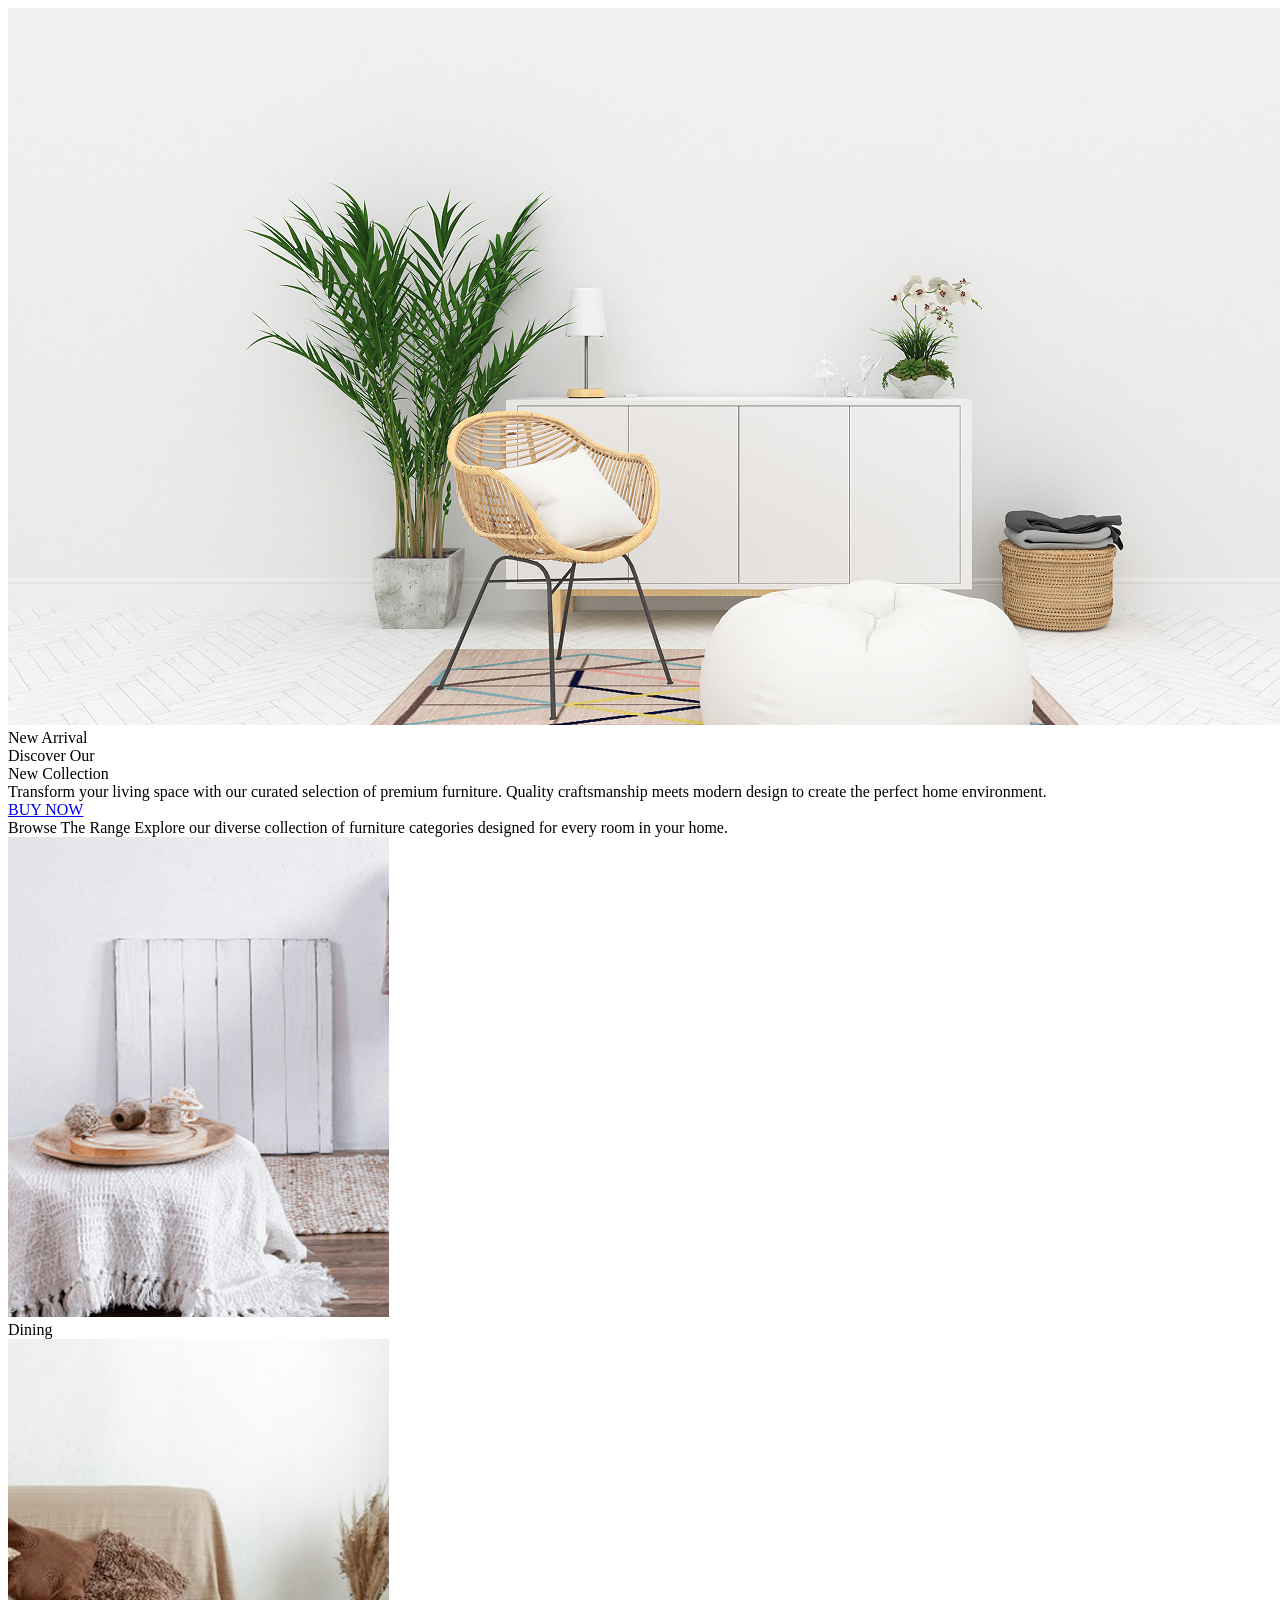
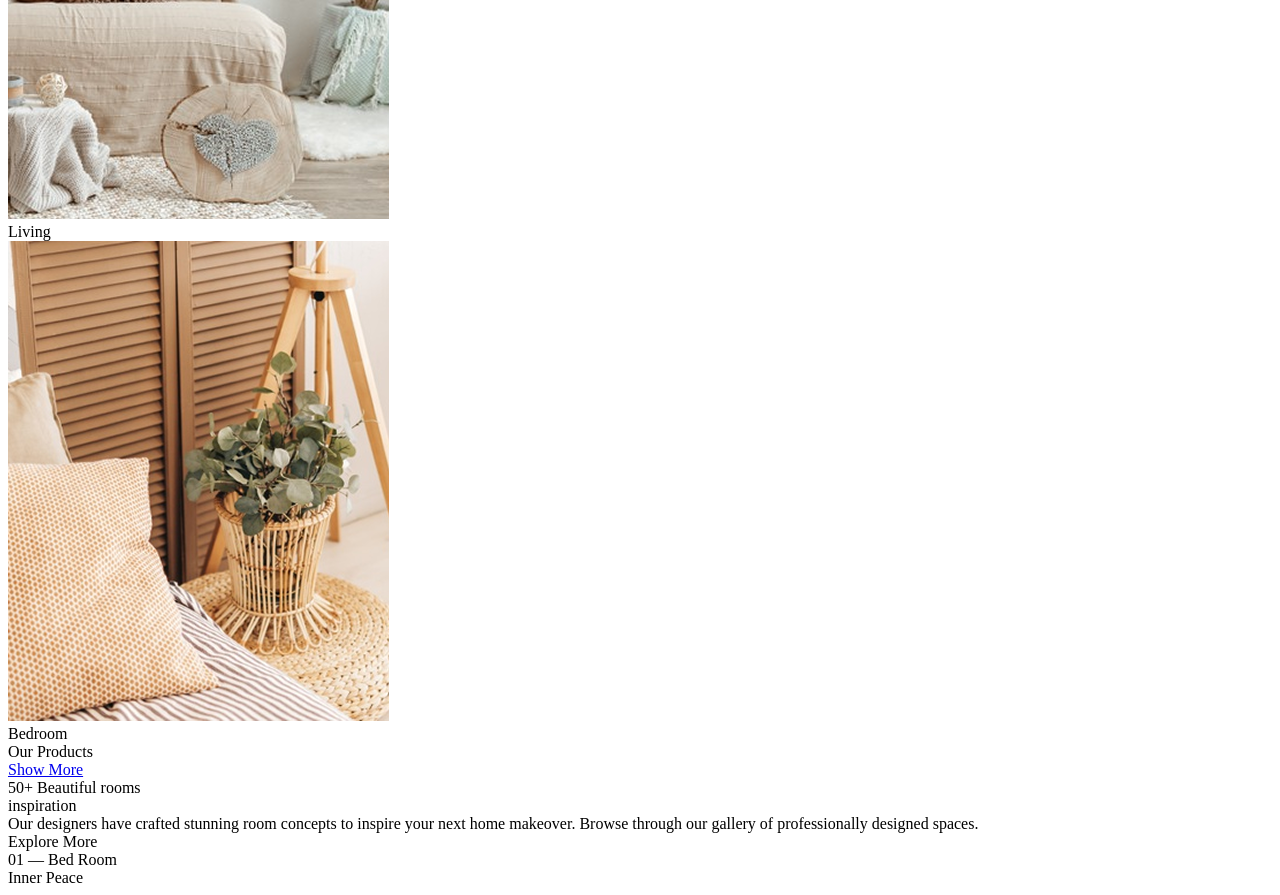
==== index.html @ c2bee180 "Refactor checkout initialization and global cart manager Checkout page now loads the header componen" ====
<!DOCTYPE html>
<html lang="en">
<head>
    <meta charset="UTF-8">
    <meta name="viewport" content="width=device-width, initial-scale=1.0">
    <title>Furniro - Premium Home Furniture</title>

    <!-- CSS Files -->
    <link rel="stylesheet" href="/201-project/css/layout/main.css">

    <!-- Header component styles -->
    <link rel="stylesheet" href="/201-project/css/layout/header.css">
    <link rel="stylesheet" href="/201-project/css/components/header/search.css">
    <link rel="stylesheet" href="/201-project/css/components/header/cart-wishlist.css">

    <link rel="stylesheet" href="/201-project/css/pages/home/hero.css">
    <link rel="stylesheet" href="/201-project/css/pages/home/browse-range.css">
    <link rel="stylesheet" href="/201-project/css/core/products.css">
    <link rel="stylesheet" href="/201-project/css/core/pop-up.css">
    <link rel="stylesheet" href="/201-project/css/core/toast.css">
    <link rel="stylesheet" href="/201-project/css/pages/home/carousel.css">
    <link rel="stylesheet" href="/201-project/css/layout/footer.css">

    <!-- Google Fonts -->
    <link href="https://fonts.googleapis.com/css2?family=Poppins:wght@400;500;600;700&family=Montserrat:wght@700&display=swap"
            rel="stylesheet">
</head>
<body>

<!-- HEADER PLACEHOLDER - Dynamically Loaded -->
<div id="header-placeholder"></div>

<!-- HERO SECTION -->
<section class="hero">
    <div class="hero-background">
        <img src="images/hero.png" alt="Modern Living Room">
    </div>
    <div class="hero-card">
        <span class="hero-subtitle">New Arrival</span>
        <div class="hero-title-wrapper">
            <span class="hero-title">Discover Our<br>New Collection</span>
        </div>
        <div class="hero-text-wrapper">
            <span class="hero-text">Transform your living space with our curated selection of premium furniture. Quality craftsmanship meets modern design to create the perfect home environment.</span>
        </div>
        <a href="#products" class="btn-primary">
            <span class="btn-primary-text">BUY NOW</span>
        </a>
    </div>
</section>

<!-- BROWSE THE RANGE -->
<section class="browse-range section-padding" id="browseRange">
    <div class="container">
        <div class="section-header">
            <span class="section-main-title">Browse The Range</span>
            <span class="section-subtitle">Explore our diverse collection of furniture categories designed for every room in your home.</span>
        </div>
        <div class="category-grid">
            <div class="category-card" data-category="dining">
                <div class="category-image-wrapper">
                    <img src="images/dining1.png" alt="Dining Room Furniture" class="category-image">
                </div>
                <span class="category-name">Dining</span>
            </div>
            <div class="category-card" data-category="living">
                <div class="category-image-wrapper">
                    <img src="images/living1.png" alt="Living Room Furniture" class="category-image">
                </div>
                <span class="category-name">Living</span>
            </div>
            <div class="category-card" data-category="bedroom">
                <div class="category-image-wrapper">
                    <img src="images/bedroom1.png" alt="Bedroom Furniture" class="category-image">
                </div>
                <span class="category-name">Bedroom</span>
            </div>
        </div>
    </div>
</section>

<!-- OUR PRODUCTS -->
<section class="products section-padding" id="products">
    <div class="container">
        <div class="products-title-wrapper">
            <span class="section-title">Our Products</span>
        </div>

        <!-- Product Grid - Dynamically Loaded -->
        <div class="product-grid">
            <!-- Products will be dynamically loaded here -->
        </div>

        <div class="show-more-container">
            <a href="#" class="btn-outline">
                <span class="showmore-span">Show More</span>
            </a>
        </div>
    </div>
</section>

<!-- INSPIRATIONS CAROUSEL -->
<section class="inspirations" id="inspirationsCarousel">
    <div class="inspirations-wrapper">
        <div class="inspiration-content">
            <div class="title">
                <span class="title-span">50+ Beautiful rooms<br>inspiration</span>
            </div>
            <div class="subtitle">
                <span class="subtitle-span">Our designers have crafted stunning room concepts to inspire your next home makeover. Browse through our gallery of professionally designed spaces.</span>
            </div>
            <div class="explore-more">
                <span class="exploremore-span">Explore More</span>
            </div>
        </div>

        <!-- Carousel Container -->
        <div class="carousel-container">
            <div class="carousel-track">
                <!-- Images will be dynamically inserted here by JS -->
            </div>

            <!-- Image Info Overlay -->
            <div class="image-info-overlay">
                <div class="info-category">
                    <span class="category-number" id="roomNumber">01</span>
                    <span class="category-name-text"> — </span>
                    <span class="category-name-text" id="roomType">Bed Room</span>
                </div>
                <div class="info-title">
                    <span class="innerpeace-span" id="roomName">Inner Peace</span>
                </div>
            </div>

            <!-- Navigation Buttons (使用图片背景) -->
            <div class="carousel-nav-btn prev-btn" id="prevBtn" aria-label="Previous slide"></div>
            <div class="carousel-nav-btn next-btn" id="nextBtn" aria-label="Next slide"></div>

            <!-- Indicators -->
            <div class="indicator" id="carouselIndicators">
                <!-- Indicators will be dynamically generated by JS -->
            </div>
        </div>
    </div>
</section>


<!-- FOOTER PLACEHOLDER - Dynamically Loaded -->
<div id="footer-placeholder"></div>

<!-- JavaScript Files -->
<!-- Core utilities -->
<script src="/201-project/js/component/component-loader.js"></script>
<script src="/201-project/js/core/page-utility.js"></script>
<script src="/201-project/js/core/toast.js"></script>
<script src="/201-project/js/core/navigation-state-manager.js"></script>

<!-- Index page specific -->
<script src="/201-project/js/pages/home/browse-range.js"></script>
<script src="/201-project/js/pages/home/carousel.js"></script>

<!-- Data layer -->
<script src="/201-project/js/core/product-data-loader.js"></script>
<script src="/201-project/js/pages/shop/product-filter.js"></script>
<script src="/201-project/js/core/product-repository.js"></script>

<!-- Header components -->
<script src="/201-project/js/core/navigate.js"></script>
<script src="/201-project/js/component/header/search.js"></script>
<script src="/201-project/js/component/header/cart-dropdown-renderer.js"></script>
<script src="/201-project/js/component/header/cart.js"></script>
<script src="/201-project/js/component/header/wishlist-dropdown-renderer.js"></script>
<script src="/201-project/js/component/header/wishlist.js"></script>

<!-- Product rendering -->
<script src="/201-project/js/core/pop-up.js"></script>
<script src="/201-project/js/core/product-card-renderer.js"></script>

<!-- Page managers -->
<script src="/201-project/js/manager/header-manager.js"></script>
<script src="/201-project/js/manager/home-manager.js"></script>

<!-- Main controller (initializes all page managers) -->
<script src="/201-project/js/manager/main.js"></script>
</body>
</html>
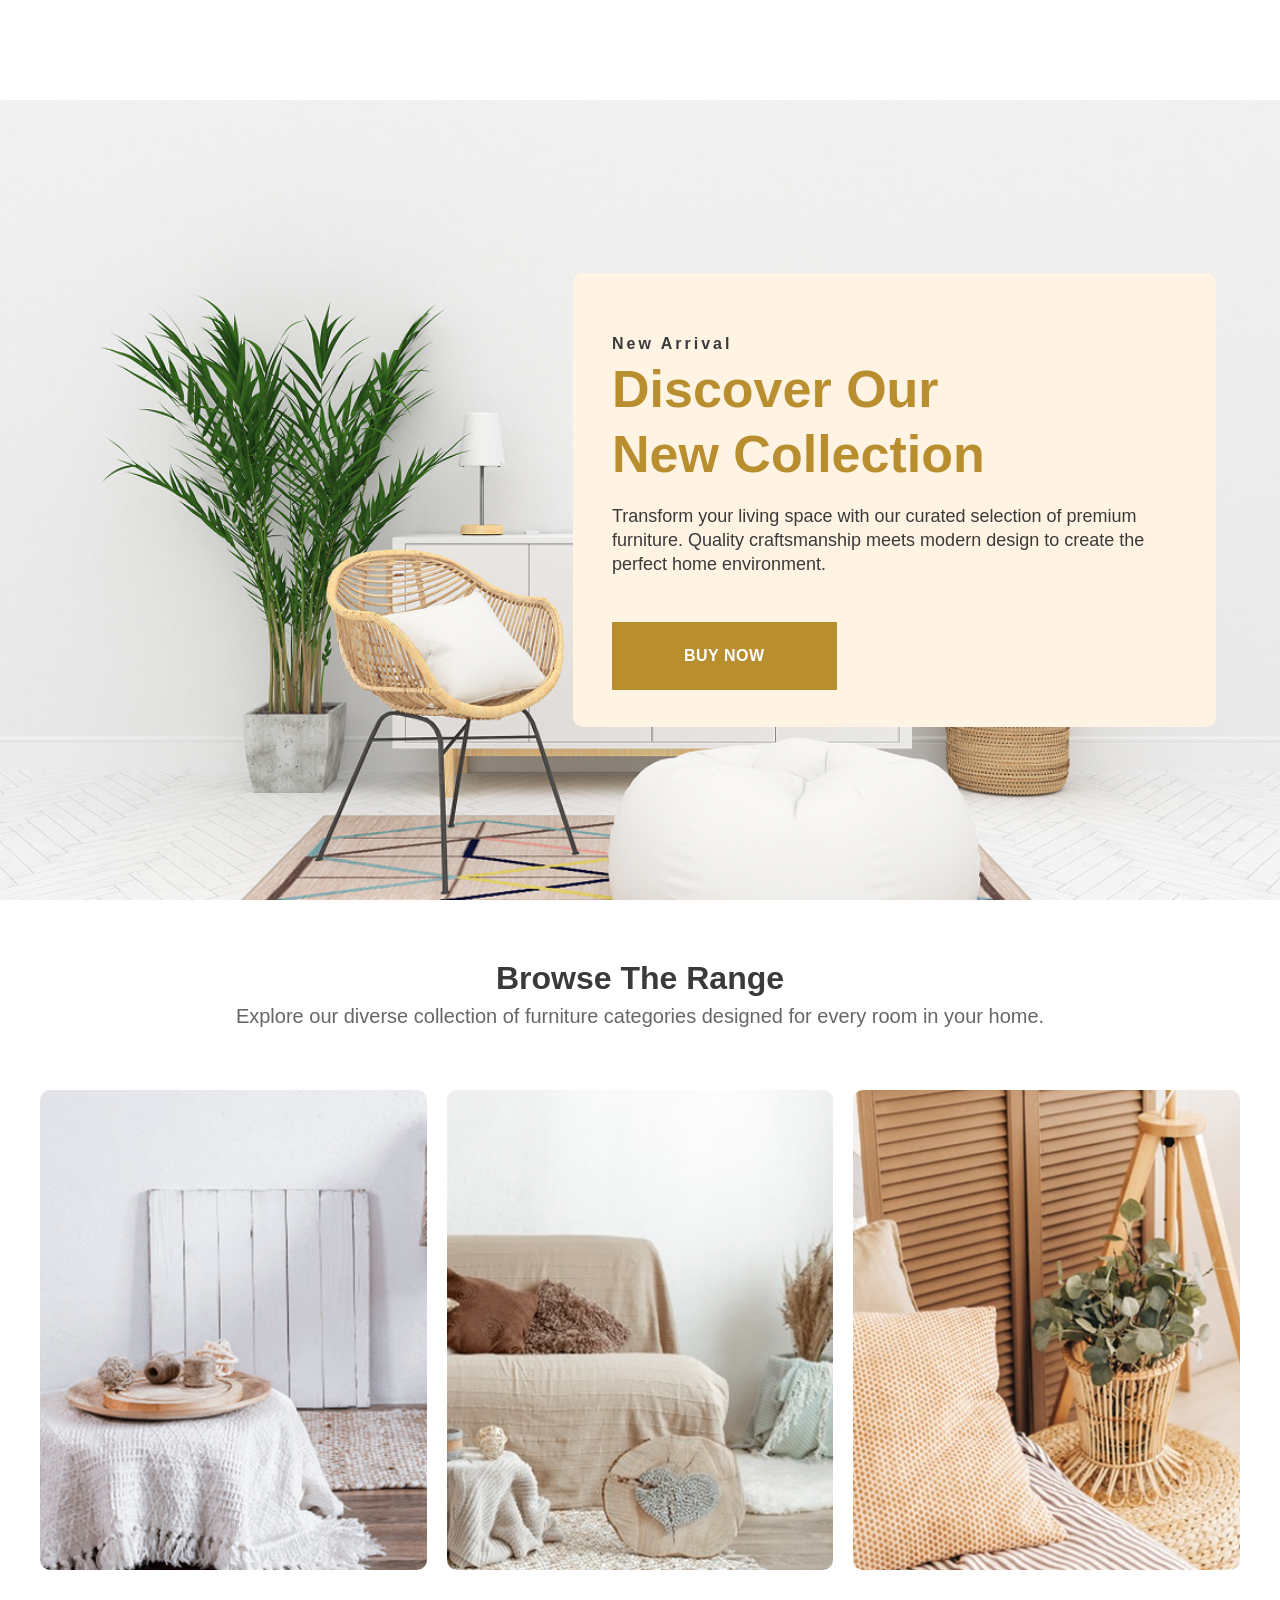
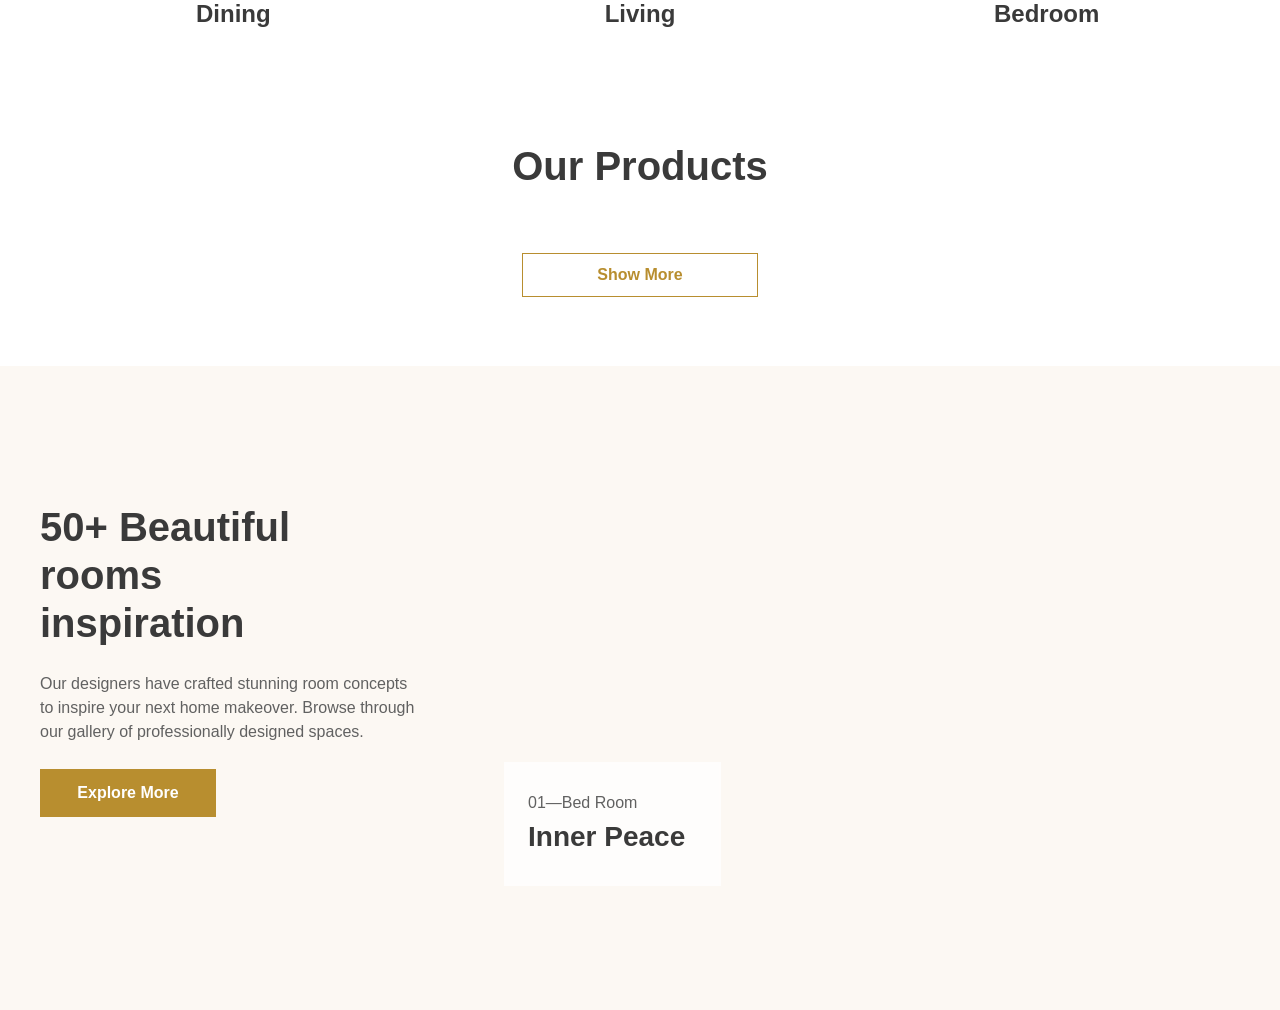
==== commit 80637603: "Remove analysis docs and update HTML pages Delete multiple outdated analysis/architecture markdown f" ====
--- a/index.html
+++ b/index.html
@@ -6,20 +6,24 @@
     <title>Furniro - Premium Home Furniture</title>
 
     <!-- CSS Files -->
-    <link rel="stylesheet" href="/201-project/css/layout/main.css">
+    <link rel="stylesheet" href="./css/layout/main.css">
 
     <!-- Header component styles -->
-    <link rel="stylesheet" href="/201-project/css/layout/header.css">
-    <link rel="stylesheet" href="/201-project/css/components/header/search.css">
-    <link rel="stylesheet" href="/201-project/css/components/header/cart-wishlist.css">
+    <link rel="stylesheet" href="./css/layout/header.css">
+    <link rel="stylesheet" href="./css/components/header/search.css">
+    <link rel="stylesheet" href="./css/components/header/dropdown-base.css">
+    <link rel="stylesheet" href="./css/components/header/cart.css">
+    <link rel="stylesheet" href="./css/components/header/wishlist.css">
+    <link rel="stylesheet" href="./css/components/header/user.css">
 
-    <link rel="stylesheet" href="/201-project/css/pages/home/hero.css">
-    <link rel="stylesheet" href="/201-project/css/pages/home/browse-range.css">
-    <link rel="stylesheet" href="/201-project/css/core/products.css">
-    <link rel="stylesheet" href="/201-project/css/core/pop-up.css">
-    <link rel="stylesheet" href="/201-project/css/core/toast.css">
-    <link rel="stylesheet" href="/201-project/css/pages/home/carousel.css">
-    <link rel="stylesheet" href="/201-project/css/layout/footer.css">
+    <link rel="stylesheet" href="./css/pages/home/hero.css">
+    <link rel="stylesheet" href="./css/pages/home/browse-range.css">
+    <link rel="stylesheet" href="./css/core/products.css">
+    <link rel="stylesheet" href="./css/core/pop-up.css">
+    <link rel="stylesheet" href="./css/core/toast.css">
+    <link rel="stylesheet" href="./css/pages/home/carousel.css">
+    <link rel="stylesheet" href="./css/layout/home.css">
+    <link rel="stylesheet" href="./css/layout/footer.css">
 
     <!-- Google Fonts -->
     <link href="https://fonts.googleapis.com/css2?family=Poppins:wght@400;500;600;700&family=Montserrat:wght@700&display=swap"
@@ -150,37 +154,39 @@
 
 <!-- JavaScript Files -->
 <!-- Core utilities -->
-<script src="/201-project/js/component/component-loader.js"></script>
-<script src="/201-project/js/core/page-utility.js"></script>
-<script src="/201-project/js/core/toast.js"></script>
-<script src="/201-project/js/core/navigation-state-manager.js"></script>
+<script src="./js/component/component-loader.js"></script>
+<script src="./js/core/page-utility.js"></script>
+<script src="./js/core/toast.js"></script>
+<script src="./js/core/auth-guard.js"></script>
+<script src="./js/core/navigate.js"></script>
+
+<!-- Data layer -->
+<script src="./js/core/product-repository.js"></script>
+<script src="./js/core/data-sync-utils.js"></script>
+<script src="./js/pages/shop/product-filter.js"></script>
 
 <!-- Index page specific -->
-<script src="/201-project/js/pages/home/browse-range.js"></script>
-<script src="/201-project/js/pages/home/carousel.js"></script>
-
-<!-- Data layer -->
-<script src="/201-project/js/core/product-data-loader.js"></script>
-<script src="/201-project/js/pages/shop/product-filter.js"></script>
-<script src="/201-project/js/core/product-repository.js"></script>
+<script src="./js/pages/home/browse-range.js"></script>
+<script src="./js/pages/home/carousel.js"></script>
 
 <!-- Header components -->
-<script src="/201-project/js/core/navigate.js"></script>
-<script src="/201-project/js/component/header/search.js"></script>
-<script src="/201-project/js/component/header/cart-dropdown-renderer.js"></script>
-<script src="/201-project/js/component/header/cart.js"></script>
-<script src="/201-project/js/component/header/wishlist-dropdown-renderer.js"></script>
-<script src="/201-project/js/component/header/wishlist.js"></script>
+<script src="./js/component/header/search.js"></script>
+<script src="./js/component/header/cart-dropdown-renderer.js"></script>
+<script src="./js/component/header/cart.js"></script>
+<script src="./js/component/header/wishlist-dropdown-renderer.js"></script>
+<script src="./js/component/header/wishlist.js"></script>
+<script src="./js/component/header/user-dropdown-renderer.js"></script>
+<script src="./js/component/header/user.js"></script>
 
 <!-- Product rendering -->
-<script src="/201-project/js/core/pop-up.js"></script>
-<script src="/201-project/js/core/product-card-renderer.js"></script>
+<script src="./js/core/pop-up.js"></script>
+<script src="./js/core/product-card-renderer.js"></script>
 
 <!-- Page managers -->
-<script src="/201-project/js/manager/header-manager.js"></script>
-<script src="/201-project/js/manager/home-manager.js"></script>
+<script src="./js/manager/header-manager.js"></script>
+<script src="./js/manager/home-manager.js"></script>
 
 <!-- Main controller (initializes all page managers) -->
-<script src="/201-project/js/manager/main.js"></script>
+<script src="./js/manager/main.js"></script>
 </body>
 </html>
--- a/css/layout/main.css
+++ b/css/layout/main.css
@@ -0,0 +1,101 @@
+/* ========================================
+   FURNIRO - Main Styles
+   ======================================== */
+
+/* RESET & VARIABLES */
+* {
+    margin: 0;
+    padding: 0;
+    box-sizing: border-box;
+}
+
+:root {
+    --primary-color: #B88E2F;
+    --text-dark: #3A3A3A;
+    --text-gray: #616161;
+    --text-light-gray: #9F9F9F;
+    --bg-light: #F4F5F7;
+    --bg-cream: #FFF3E3;
+    --bg-beige: #FCF8F3;
+    --font-main: 'Poppins', sans-serif;
+}
+
+body {
+    font-family: var(--font-main);
+    color: var(--text-dark);
+    overflow-x: hidden;
+    padding-top: 100px;
+}
+
+/* Body padding responsive - synced with header height */
+@media (max-width: 768px) {
+    body {
+        padding-top: 70px;
+    }
+}
+
+@media (max-width: 576px) {
+    body {
+        padding-top: 60px;
+    }
+}
+
+ul { list-style: none; }
+a { text-decoration: none; color: inherit; }
+
+/* UTILITIES */
+.container {
+    max-width: 1240px;
+    margin: 0 auto;
+    padding: 0 20px;
+}
+
+.section-padding {
+    padding: 60px 0;
+}
+
+/* BUTTONS */
+.btn-primary {
+    background: var(--primary-color);
+    color: white;
+    padding: 25px 72px;
+    font-weight: 700;
+    font-size: 16px;
+    display: inline-block;
+    text-transform: uppercase;
+    transition: background 0.3s ease;
+}
+
+.btn-primary:hover {
+    background: #A07828;
+}
+
+.btn-primary-text {
+    color: white;
+    font-size: 16px;
+    font-weight: 700;
+    letter-spacing: 0.5px;
+}
+
+.btn-outline {
+    border: 1px solid var(--primary-color);
+    color: var(--primary-color);
+    padding: 12px 74px;
+    font-weight: 600;
+    display: inline-block;
+    transition: all 0.3s ease;
+}
+
+.btn-outline:hover {
+    background: var(--primary-color);
+}
+
+.btn-outline:hover .showmore-span {
+    color: white;
+}
+
+.showmore-span {
+    color: var(--primary-color);
+    font-size: 16px;
+    font-weight: 600;
+}
--- a/css/layout/header.css
+++ b/css/layout/header.css
@@ -0,0 +1,323 @@
+/* header.css - Header container and icon styles */
+
+/* ========================================
+   HEADER CONTAINER
+   ======================================== */
+
+.header {
+    height: 100px;
+    background: white;
+    display: flex;
+    align-items: center;
+    position: fixed;
+    top: 0;
+    left: 0;
+    right: 0;
+    z-index: 1000;
+    border-bottom: 1px solid rgba(0,0,0,0.05);
+}
+
+.header-container {
+    display: flex;
+    justify-content: space-between;
+    align-items: center;
+    width: 100%;
+    position: relative;
+}
+
+.logo {
+    display: flex;
+    align-items: center;
+    gap: 5px;
+}
+
+.logo img {
+    width: 50px;
+    height: 32px;
+    object-fit: contain;
+}
+
+.logo-text {
+    font-size: 34px;
+    font-weight: 700;
+    font-family: 'Montserrat', sans-serif;
+    color: black;
+}
+
+/* ========================================
+   NAVIGATION & ANIMATION
+   ======================================== */
+
+.nav-links {
+    display: flex;
+    gap: 75px;
+}
+
+.nav-link-text {
+    font-weight: 500;
+    font-size: 16px;
+    color: black;
+    position: relative;
+    display: inline-block;
+    padding-bottom: 2px;
+    transition: color 0.3s ease;
+}
+
+/* Underline Animation */
+.nav-link-text::after {
+    content: '';
+    position: absolute;
+    width: 0;
+    height: 2px;
+    bottom: 0;
+    left: 0;
+    background-color: var(--primary-color);
+    transition: width 0.3s ease-in-out;
+}
+
+.nav-link-text:hover::after {
+    width: 100%;
+}
+
+.nav-link-text:hover {
+    color: var(--primary-color);
+}
+
+/* Active State */
+.nav-link-text.active {
+    color: var(--primary-color);
+}
+
+.nav-link-text.active::after {
+    width: 100%;
+}
+
+/* ========================================
+   HEADER ICONS
+   ======================================== */
+
+.header-icons {
+    display: flex;
+    gap: 45px;
+}
+
+.icon {
+    width: 28px;
+    height: 28px;
+    cursor: pointer;
+    transition: opacity 0.3s ease;
+    position: relative;
+}
+
+.icon img {
+    width: 100%;
+    height: 100%;
+    object-fit: contain;
+}
+
+.icon:hover {
+    opacity: 0.7;
+}
+
+.icon-badge {
+    position: absolute;
+    top: -5px;
+    right: -10px;
+    background: #E97171;
+    color: white;
+    font-size: 12px;
+    width: 20px;
+    height: 20px;
+    border-radius: 50%;
+    display: flex;
+    align-items: center;
+    justify-content: center;
+}
+
+/* ========================================
+   MOBILE MENU TOGGLE
+   ======================================== */
+
+.mobile-menu-toggle {
+    display: none;
+    flex-direction: column;
+    justify-content: space-around;
+    width: 28px;
+    height: 24px;
+    background: transparent;
+    border: none;
+    cursor: pointer;
+    padding: 0;
+    z-index: 1001;
+}
+
+.mobile-menu-toggle span {
+    width: 100%;
+    height: 3px;
+    background: var(--text-dark);
+    border-radius: 2px;
+    transition: all 0.3s ease;
+}
+
+/* Hamburger to X animation */
+.mobile-menu-toggle.active span:nth-child(1) {
+    transform: rotate(45deg) translate(6px, 6px);
+}
+
+.mobile-menu-toggle.active span:nth-child(2) {
+    opacity: 0;
+}
+
+.mobile-menu-toggle.active span:nth-child(3) {
+    transform: rotate(-45deg) translate(6px, -6px);
+}
+
+/* ========================================
+   HEADER RESPONSIVE
+   ======================================== */
+
+@media (max-width: 1200px) {
+    .nav-links {
+        gap: 50px;
+    }
+
+    .header-icons {
+        gap: 30px;
+    }
+}
+
+@media (max-width: 992px) {
+    .nav-links {
+        gap: 35px;
+    }
+
+    .header-icons {
+        gap: 25px;
+    }
+
+    .logo-text {
+        font-size: 28px;
+    }
+
+    .logo img {
+        width: 42px;
+        height: 28px;
+    }
+}
+
+@media (max-width: 768px) {
+    .header {
+        height: 70px;
+    }
+
+    .mobile-menu-toggle {
+        display: flex;
+    }
+
+    .navbar {
+        position: fixed;
+        top: 70px;
+        left: 0;
+        right: 0;
+        background: white;
+        padding: 20px;
+        box-shadow: 0 4px 12px rgba(0, 0, 0, 0.1);
+        transform: translateY(-100%);
+        opacity: 0;
+        visibility: hidden;
+        transition: all 0.3s ease;
+        z-index: 999;
+    }
+
+    .navbar.active {
+        transform: translateY(0);
+        opacity: 1;
+        visibility: visible;
+    }
+
+    .nav-links {
+        flex-direction: column;
+        gap: 0;
+        align-items: center;
+    }
+
+    .nav-links li {
+        width: 100%;
+        text-align: center;
+        border-bottom: 1px solid rgba(0, 0, 0, 0.05);
+    }
+
+    .nav-links li:last-child {
+        border-bottom: none;
+    }
+
+    .nav-link-text {
+        display: block;
+        padding: 15px 0;
+        font-size: 18px;
+    }
+
+    .header-icons {
+        gap: 20px;
+    }
+
+    .icon {
+        width: 24px;
+        height: 24px;
+    }
+
+    .logo-text {
+        font-size: 24px;
+    }
+
+    .logo img {
+        width: 36px;
+        height: 24px;
+    }
+}
+
+@media (max-width: 576px) {
+    .header {
+        height: 60px;
+    }
+
+    .navbar {
+        top: 60px;
+    }
+
+    .header-icons {
+        gap: 15px;
+    }
+
+    .icon {
+        width: 22px;
+        height: 22px;
+    }
+
+    .icon-badge {
+        width: 16px;
+        height: 16px;
+        font-size: 10px;
+        top: -4px;
+        right: -8px;
+    }
+
+    .logo-text {
+        font-size: 20px;
+    }
+
+    .logo img {
+        width: 30px;
+        height: 20px;
+    }
+
+    .mobile-menu-toggle {
+        width: 24px;
+        height: 20px;
+    }
+
+    .mobile-menu-toggle span {
+        height: 2px;
+    }
+}
+
--- a/css/components/header/search.css
+++ b/css/components/header/search.css
@@ -0,0 +1,74 @@
+/* search.css - Search overlay styles */
+
+/* ========================================
+   SEARCH OVERLAY
+   ======================================== */
+
+.search-overlay {
+    position: fixed;
+    top: 0;
+    left: 0;
+    width: 100vw;
+    height: 100vh;
+    background: rgba(255, 255, 255, 0.1);
+    backdrop-filter: blur(10px);
+    z-index: 2000;
+    display: flex;
+    justify-content: center;
+    padding-top: 120px;
+    opacity: 1;
+    transition: opacity 0.3s ease;
+}
+
+.search-overlay.hidden {
+    opacity: 0;
+    pointer-events: none;
+    display: none;
+}
+
+.search-bar-container {
+    width: 600px;
+    height: 60px;
+    background: white;
+    border-radius: 50px;
+    box-shadow: 0 10px 30px rgba(0,0,0,0.15);
+    display: flex;
+    align-items: center;
+    padding: 0 25px;
+    border: 1px solid #eee;
+}
+
+.search-icon-large {
+    width: 24px;
+    height: 24px;
+    background-image: url('/201-project/images/icons/search.png');
+    background-size: contain;
+    background-repeat: no-repeat;
+    background-position: center;
+}
+
+#global-search-input {
+    flex: 1;
+    border: none;
+    outline: none;
+    font-size: 16px;
+    margin: 0 15px;
+    font-family: var(--font-main);
+    color: var(--text-gray);
+}
+
+#global-search-btn {
+    background: var(--primary-color);
+    color: white;
+    border: none;
+    padding: 10px 25px;
+    border-radius: 30px;
+    cursor: pointer;
+    font-weight: 500;
+    transition: background 0.3s;
+}
+
+#global-search-btn:hover {
+    background: #A07828;
+}
+
--- a/css/components/header/dropdown-base.css
+++ b/css/components/header/dropdown-base.css
@@ -0,0 +1,22 @@
+/* dropdown-base.css - Shared dropdown base styles for header components */
+
+/* ========================================
+   DROPDOWN BASE
+   ======================================== */
+
+.header-dropdown {
+    position: absolute;
+    top: 70px;
+    right: 0;
+    background: white;
+    box-shadow: 0 4px 12px rgba(0,0,0,0.1);
+    padding: 0;
+    border-radius: 8px;
+    z-index: 1001;
+    display: none;
+    width: 380px;
+}
+
+.header-dropdown.active {
+    display: block;
+}
--- a/css/components/header/cart.css
+++ b/css/components/header/cart.css
@@ -0,0 +1,319 @@
+/* cart.css - Cart dropdown styles */
+
+/* ========================================
+   CART ITEMS CONTAINER
+   ======================================== */
+
+.cart-items {
+    max-height: 520px;
+    overflow-y: auto;
+    padding: 20px;
+}
+
+/* Custom scrollbar styling */
+.cart-items::-webkit-scrollbar {
+    width: 6px;
+}
+
+.cart-items::-webkit-scrollbar-track {
+    background: #F9F1E7;
+    border-radius: 3px;
+}
+
+.cart-items::-webkit-scrollbar-thumb {
+    background: #B88E2F;
+    border-radius: 3px;
+}
+
+.cart-items::-webkit-scrollbar-thumb:hover {
+    background: #9A7328;
+}
+
+/* ========================================
+   CART ITEM CARDS
+   ======================================== */
+
+.cart-item {
+    display: flex;
+    align-items: center;
+    gap: 15px;
+    margin-bottom: 20px;
+    padding-bottom: 20px;
+    border-bottom: 1px solid #F9F1E7;
+    min-height: fit-content;
+}
+
+.cart-item:last-child {
+    border-bottom: none;
+    margin-bottom: 0;
+    padding-bottom: 0;
+}
+
+.cart-item-img {
+    width: 80px;
+    height: 119px;
+    min-width: 80px;
+    object-fit: cover;
+    border-radius: 8px;
+    background: var(--bg-light);
+    flex-shrink: 0;
+    align-self: center;
+}
+
+.cart-item-info {
+    flex: 1;
+    display: flex;
+    flex-direction: column;
+    gap: 4px;
+    min-width: 0;
+}
+
+.cart-item-title {
+    display: block;
+    font-size: 18px;
+    font-weight: 600;
+    color: black;
+    line-height: 1.3;
+    word-wrap: break-word;
+    overflow-wrap: break-word;
+}
+
+.cart-item-variant {
+    display: block;
+    font-size: 13px;
+    color: #666;
+    line-height: 1.4;
+    word-wrap: break-word;
+    overflow-wrap: break-word;
+}
+
+.cart-item-price-row {
+    display: block;
+    margin-top: 2px;
+}
+
+.cart-item-price {
+    display: block;
+    font-size: 15px;
+    color: #B88E2F;
+    font-weight: 600;
+    white-space: nowrap;
+    margin-bottom: 6px;
+}
+
+/* ========================================
+   CART CONTROLS
+   ======================================== */
+
+.cart-controls {
+    display: flex;
+    align-items: center;
+    justify-content: space-between;
+    gap: 15px;
+    margin-top: 4px;
+}
+
+.cart-qty-group {
+    display: flex;
+    align-items: center;
+    gap: 8px;
+}
+
+.qty-btn {
+    background: transparent;
+    border: 1px solid #9F9F9F;
+    width: 24px;
+    height: 24px;
+    border-radius: 50%;
+    cursor: pointer;
+    display: flex;
+    align-items: center;
+    justify-content: center;
+    font-size: 14px;
+    transition: all 0.2s ease;
+    flex-shrink: 0;
+}
+
+/* Minus button - lighter color */
+.qty-btn.minus {
+    background: transparent;
+    border-color: #D9D9D9;
+    color: var(--text-light-gray);
+}
+
+.qty-btn.minus:hover {
+    background: #F5F5F5;
+    border-color: #BDBDBD;
+}
+
+/* Plus button - darker color to encourage adding more */
+.qty-btn.plus {
+    background: transparent;
+    border-color: #D9D9D9;
+    color: var(--text-dark);
+    font-weight: 600;
+}
+
+.qty-btn.plus:hover {
+    background: #F5F5F5;
+    border-color: #BDBDBD;
+}
+
+.qty-btn:disabled {
+    opacity: 0.3;
+    cursor: not-allowed;
+}
+
+.qty-btn:disabled:hover {
+    background: transparent;
+    border-color: #9F9F9F;
+}
+
+.qty-display {
+    min-width: 42px;
+    text-align: center;
+    font-size: 14px;
+    font-weight: 500;
+    color: black;
+}
+
+/* Quantity input field styling */
+.qty-input {
+    border: none;
+    background: transparent;
+    outline: none;
+    padding: 0;
+    -moz-appearance: textfield; /* Remove number input arrows in Firefox */
+}
+
+.qty-input::-webkit-outer-spin-button,
+.qty-input::-webkit-inner-spin-button {
+    -webkit-appearance: none; /* Remove number input arrows in Chrome/Safari */
+    margin: 0;
+}
+
+.qty-input:focus {
+    background: #F9F1E7;
+    border-radius: 4px;
+}
+
+.qty-btn.delete {
+    width: auto;
+    height: auto;
+    border-radius: 0;
+    padding: 0;
+    font-size: 13px;
+    border: none;
+    color: #999;
+    text-decoration: underline;
+    background: transparent;
+    flex-shrink: 0;
+}
+
+.qty-btn.delete:hover {
+    background: transparent;
+    color: #E97171;
+}
+
+/* ========================================
+   CART ICON ANIMATION
+   ======================================== */
+
+@keyframes cartBounce {
+    0% {
+        transform: rotate(0deg) scale(1);
+    }
+    50% {
+        transform: rotate(30deg) scale(1.3);
+    }
+    100% {
+        transform: rotate(0deg) scale(1);
+    }
+}
+
+.cart-icon-animate {
+    animation: cartBounce 1s ease-in-out;
+}
+
+/* ========================================
+   OUT OF STOCK ITEM STYLES (DROPDOWN)
+   ======================================== */
+
+.cart-item.out-of-stock-item {
+    opacity: 0.7;
+}
+
+.cart-qty-wrapper {
+    display: flex;
+    flex-direction: column;
+    align-items: flex-start;
+}
+
+.cart-qty-group.frozen {
+    opacity: 0.5;
+    pointer-events: none;
+}
+
+.cart-qty-group.frozen .qty-btn,
+.cart-qty-group.frozen .qty-input {
+    cursor: not-allowed;
+}
+
+.dropdown-out-of-stock-label {
+    font-size: 9px;
+    color: #E97171;
+    font-weight: 600;
+    margin-top: 4px;
+    text-transform: uppercase;
+    letter-spacing: 0.3px;
+}
+
+/* ========================================
+   ACTION BUTTONS (LIKE & DELETE)
+   ======================================== */
+
+.cart-action-btns {
+    display: flex;
+    flex-direction: column;
+    align-items: flex-center;
+    gap: 4px;
+}
+
+.cart-like-btn {
+    background: transparent;
+    border: none;
+    padding: 2px;
+    cursor: pointer;
+    display: flex;
+    align-items: flex-center;
+    justify-content: center;
+    transition: transform 0.2s ease;
+}
+
+.cart-like-btn:hover {
+    transform: scale(1.1);
+}
+
+.cart-like-btn .like-icon {
+    width: 18px;
+    height: 18px;
+    object-fit: contain;
+    transition: transform 0.15s ease;
+}
+
+/* Heart animation */
+@keyframes heartPop {
+    0% {
+        transform: scale(1);
+    }
+    50% {
+        transform: scale(1.3);
+    }
+    100% {
+        transform: scale(1);
+    }
+}
+
+.cart-like-btn.heart-animate .like-icon {
+    animation: heartPop 0.3s ease-in-out;
+}
--- a/css/components/header/wishlist.css
+++ b/css/components/header/wishlist.css
@@ -0,0 +1,81 @@
+/* wishlist.css - Wishlist dropdown styles */
+
+/* ========================================
+   WISHLIST ITEMS CONTAINER
+   ======================================== */
+
+.wishlist-items {
+    max-height: 520px;
+    overflow-y: auto;
+    padding: 20px;
+}
+
+/* Custom scrollbar styling */
+.wishlist-items::-webkit-scrollbar {
+    width: 6px;
+}
+
+.wishlist-items::-webkit-scrollbar-track {
+    background: #F9F1E7;
+    border-radius: 3px;
+}
+
+.wishlist-items::-webkit-scrollbar-thumb {
+    background: #B88E2F;
+    border-radius: 3px;
+}
+
+.wishlist-items::-webkit-scrollbar-thumb:hover {
+    background: #9A7328;
+}
+
+/* ========================================
+   WISHLIST ITEM CARDS
+   ======================================== */
+
+.wishlist-item {
+    display: flex;
+    align-items: center;
+    gap: 15px;
+    margin-bottom: 20px;
+    padding-bottom: 20px;
+    border-bottom: 1px solid #F9F1E7;
+    min-height: fit-content;
+}
+
+.wishlist-item:last-child {
+    border-bottom: none;
+    margin-bottom: 0;
+    padding-bottom: 0;
+}
+
+.wishlist-item-img {
+    width: 80px;
+    height: 119px;
+    min-width: 80px;
+    object-fit: cover;
+    border-radius: 8px;
+    background: var(--bg-light);
+    flex-shrink: 0;
+    align-self: center;
+}
+
+/* ========================================
+   WISHLIST ICON ANIMATION
+   ======================================== */
+
+@keyframes wishlistPulse {
+    0% {
+        transform: scale(1);
+    }
+    50% {
+        transform: scale(1.4);
+    }
+    100% {
+        transform: scale(1);
+    }
+}
+
+.wishlist-icon-animate {
+    animation: wishlistPulse 1s ease-in-out;
+}
--- a/css/components/header/user.css
+++ b/css/components/header/user.css
@@ -0,0 +1,196 @@
+/* user.css - User dropdown styles */
+
+/* ========================================
+   USER DROPDOWN
+   ======================================== */
+
+.user-dropdown {
+    width: 280px;
+}
+
+.user-content {
+    padding: 20px;
+}
+
+/* ========================================
+   LOGGED IN USER INFO
+   ======================================== */
+
+.user-info {
+    display: flex;
+    align-items: center;
+    gap: 15px;
+    padding-bottom: 16px;
+    border-bottom: 1px solid #F9F1E7;
+    margin-bottom: 16px;
+}
+
+.user-avatar {
+    width: 48px;
+    height: 48px;
+    min-width: 48px;
+    background: #F9F1E7;
+    border-radius: 50%;
+    display: flex;
+    align-items: center;
+    justify-content: center;
+    overflow: hidden;
+}
+
+.user-avatar img {
+    width: 48px;
+    height: auto;
+    object-fit: cover;
+}
+
+.user-details {
+    flex: 1;
+    min-width: 0;
+    display: flex;
+    flex-direction: column;
+    gap: 2px;
+}
+
+.user-name {
+    font-size: 16px;
+    font-weight: 600;
+    color: #333;
+    white-space: nowrap;
+    overflow: hidden;
+    text-overflow: ellipsis;
+}
+
+.user-email {
+    font-size: 13px;
+    color: #666;
+    white-space: nowrap;
+    overflow: hidden;
+    text-overflow: ellipsis;
+}
+
+/* ========================================
+   USER ACTION BUTTONS
+   ======================================== */
+
+.user-actions {
+    display: flex;
+    flex-direction: column;
+    gap: 10px;
+}
+
+.user-action-btn {
+    background: transparent;
+    border: none;
+    padding: 0;
+    font-size: 14px;
+    color: #666;
+    text-decoration: underline;
+    text-underline-offset: 2px;
+    cursor: pointer;
+    text-align: left;
+    transition: color 0.2s ease;
+}
+
+.user-action-btn:hover {
+    color: #B88E2F;
+}
+
+/* Logout button - special styling */
+.user-action-btn.logout-btn {
+    color: #999;
+}
+
+.user-action-btn.logout-btn:hover {
+    color: #E97171;
+}
+
+/* Admin badge */
+.admin-badge {
+    display: inline-block;
+    background: #B88E2F;
+    color: white;
+    font-size: 10px;
+    font-weight: 600;
+    padding: 2px 6px;
+    border-radius: 4px;
+    margin-left: 6px;
+    vertical-align: middle;
+}
+
+/* Admin button - special styling */
+.user-action-btn.admin-btn {
+    color: #B88E2F;
+    font-weight: 500;
+}
+
+.user-action-btn.admin-btn:hover {
+    color: #9A7328;
+}
+
+/* ========================================
+   GUEST USER MESSAGE
+   ======================================== */
+
+.user-guest-message {
+    text-align: center;
+    padding: 10px 0;
+}
+
+.guest-icon {
+    width: 60px;
+    height: 60px;
+    background: #F9F1E7;
+    border-radius: 50%;
+    display: flex;
+    align-items: center;
+    justify-content: center;
+    margin: 0 auto 16px;
+    overflow: hidden;
+}
+
+.guest-icon img {
+    width: 100%;
+    height: 100%;
+    object-fit: cover;
+}
+
+.guest-icon svg {
+    width: 32px;
+    height: 32px;
+    color: #B88E2F;
+}
+
+.guest-text {
+    font-size: 15px;
+    font-weight: 500;
+    color: #333;
+    margin: 0 0 6px 0;
+}
+
+.guest-subtext {
+    font-size: 13px;
+    color: #666;
+    margin: 0 0 16px 0;
+    line-height: 1.4;
+}
+
+/* ========================================
+   LOGIN BUTTON
+   ======================================== */
+
+.user-login-btn {
+    width: 100%;
+    padding: 12px 20px;
+    background: #B88E2F;
+    color: white;
+    border: none;
+    border-radius: 6px;
+    font-size: 14px;
+    font-weight: 500;
+    cursor: pointer;
+    transition: background-color 0.2s ease;
+}
+
+.user-login-btn:hover {
+    background: #9A7328;
+}
--- a/css/pages/home/hero.css
+++ b/css/pages/home/hero.css
@@ -0,0 +1,63 @@
+/* ========================================
+   HERO SECTION
+   ======================================== */
+
+.hero {
+    position: relative;
+    height: calc(100vh - 100px);
+    min-height: 600px;
+    display: flex;
+    align-items: center;
+    justify-content: flex-end;
+    padding-right: 5%;
+}
+
+.hero-background {
+    position: absolute;
+    top: 0;
+    left: 0;
+    width: 100%;
+    height: 100%;
+    z-index: -1;
+}
+
+.hero-background img {
+    width: 100%;
+    height: 100%;
+    object-fit: cover;
+}
+
+.hero-card {
+    background: var(--bg-cream);
+    padding: 62px 39px 37px 39px;
+    border-radius: 10px;
+    max-width: 643px;
+}
+
+.hero-subtitle {
+    font-weight: 600;
+    font-size: 16px;
+    letter-spacing: 3px;
+}
+
+.hero-title {
+    font-size: 52px;
+    color: var(--primary-color);
+    line-height: 65px;
+    font-weight: 700;
+}
+
+.hero-title-wrapper {
+    margin: 4px 0 17px 0;
+}
+
+.hero-text {
+    font-size: 18px;
+    font-weight: 500;
+    color: var(--text-dark);
+    line-height: 24px;
+}
+
+.hero-text-wrapper {
+    margin-bottom: 46px;
+}
--- a/css/pages/home/browse-range.css
+++ b/css/pages/home/browse-range.css
@@ -0,0 +1,54 @@
+/* ========================================
+   BROWSE THE RANGE SECTION
+   ======================================== */
+
+.section-header {
+    text-align: center;
+    margin-bottom: 62px;
+}
+
+.section-main-title {
+    display: block;
+    font-size: 32px;
+    font-weight: 700;
+    margin-bottom: 8px;
+}
+
+.section-subtitle {
+    display: block;
+    font-size: 20px;
+    color: #666666;
+    font-weight: 400;
+}
+
+.category-grid {
+    display: grid;
+    grid-template-columns: repeat(3, 1fr);
+    gap: 20px;
+    text-align: center;
+}
+
+.category-image-wrapper {
+    width: 100%;
+    height: 480px;
+    overflow: hidden;
+    border-radius: 10px;
+}
+
+.category-image {
+    width: 100%;
+    height: 100%;
+    object-fit: cover;
+    transition: transform 0.5s ease;
+}
+
+.category-card:hover .category-image {
+    transform: scale(1.05);
+}
+
+.category-name {
+    display: block;
+    margin-top: 30px;
+    font-size: 24px;
+    font-weight: 600;
+}
--- a/css/core/products.css
+++ b/css/core/products.css
@@ -0,0 +1,240 @@
+/* ========================================
+   PRODUCTS SECTION
+   ======================================== */
+
+.products {
+    padding: 56px 0 69px 0;
+}
+
+.products-title-wrapper {
+    text-align: center;
+    margin-bottom: 32px;
+}
+
+.section-title {
+    font-size: 40px;
+    font-weight: 700;
+    color: var(--text-dark);
+}
+
+/* --- UTILITIES --- */
+.highlight-red {
+    color: #E97171;
+    font-weight: 700;
+    background: rgba(233, 113, 113, 0.1);
+    padding: 0 2px;
+    border-radius: 2px;
+}
+
+/* --- LOADING PLACEHOLDERS --- */
+.loading-placeholder {
+    background: var(--bg-light);
+    border-radius: 4px;
+    overflow: hidden;
+}
+
+.placeholder-shimmer {
+    background: linear-gradient(90deg,
+        rgba(255,255,255,0) 0%,
+        rgba(255,255,255,0.2) 20%,
+        rgba(255,255,255,0.5) 50%,
+        rgba(255,255,255,0.2) 80%,
+        rgba(255,255,255,0) 100%);
+    background-color: #f6f7f8;
+    background-size: 200% 100%;
+    animation: shimmer 1.5s infinite;
+}
+
+.placeholder-line {
+    height: 16px;
+    margin-bottom: 8px;
+    border-radius: 2px;
+}
+
+.placeholder-line.short {
+    width: 60%;
+}
+
+@keyframes shimmer {
+    0% {
+        background-position: -200% 0;
+    }
+    100% {
+        background-position: 200% 0;
+    }
+}
+
+.loading-placeholder .product-image {
+    height: 301px;
+    background-color: #f6f7f8;
+}
+
+.loading-placeholder .product-info {
+    padding: 16px;
+}
+
+.product-grid {
+    display: grid;
+    grid-template-columns: repeat(4, 1fr);
+    gap: 32px;
+    margin-bottom: 32px;
+}
+
+.product-card {
+    background: var(--bg-light);
+    position: relative;
+    overflow: hidden;
+    cursor: pointer;
+    transition: transform 0.3s ease;
+}
+
+.product-card:hover {
+    transform: translateY(-5px);
+}
+
+.product-image {
+    position: relative;
+    width: 100%;
+    height: 301px;
+    overflow: hidden;
+}
+
+.product-image img {
+    width: 100%;
+    height: 100%;
+    object-fit: cover;
+    display: block;
+}
+
+.badge-container {
+    position: absolute;
+    top: 24px;
+    right: 24px;
+    display: flex;
+    flex-direction: column;
+    gap: 8px;
+    z-index: 2;
+}
+
+.badge {
+    width: 48px;
+    height: 48px;
+    border-radius: 50%;
+    display: flex;
+    align-items: center;
+    justify-content: center;
+    font-size: 16px;
+    font-weight: 600;
+}
+
+.badge-discount {
+    background: #E97171;
+    color: white;
+}
+
+.badge-new {
+    background: #2EC1AC;
+    color: white;
+}
+
+.product-info {
+    padding: 16px 16px 30px 16px;
+    display: flex;
+    flex-direction: column;
+    gap: 8px;
+}
+
+.product-name {
+    font-size: 24px;
+    font-weight: 600;
+}
+
+.product-desc {
+    color: #898989;
+    font-size: 16px;
+    font-weight: 500;
+}
+
+.price-box {
+    display: flex;
+    gap: 16px;
+    align-items: center;
+    margin-top: 8px;
+}
+
+.current-price {
+    font-weight: 600;
+    font-size: 20px;
+    color: var(--text-dark);
+}
+
+.old-price {
+    text-decoration: line-through;
+    color: #B0B0B0;
+    font-size: 16px;
+}
+
+/* Pop-up styles moved to pop-up.css */
+
+/* --- SOLD OUT OVERLAY --- */
+.product-card.out-of-stock {
+    opacity: 0.85;
+}
+
+.product-card.out-of-stock:hover {
+    transform: none; /* Disable hover effect for out of stock items */
+}
+
+.sold-out-overlay {
+    position: absolute;
+    top: 0;
+    left: 0;
+    width: 100%;
+    height: 100%;
+    background: rgba(128, 128, 128, 0.45);
+    z-index: 3;
+    pointer-events: none;
+}
+
+.sold-out-icon {
+    position: absolute;
+    top: 16px;
+
+    width: 64px;
+    height: 64px;
+    object-fit: contain;
+}
+
+/* --- EMPTY STATE --- */
+.empty-products-state {
+    text-align: center;
+    padding: 80px 20px;
+    color: #666;
+    grid-column: 1 / -1; /* Take full width of grid */
+}
+
+.empty-icon {
+    font-size: 64px;
+    margin-bottom: 24px;
+    opacity: 0.5;
+}
+
+.empty-title {
+    font-size: 24px;
+    font-weight: 600;
+    margin-bottom: 12px;
+    color: var(--text-dark);
+}
+
+.empty-message {
+    font-size: 16px;
+    color: #888;
+    max-width: 400px;
+    margin: 0 auto;
+    line-height: 1.5;
+}
+
+.show-more-container {
+    text-align: center;
+    margin-top: 32px;
+}
--- a/css/core/pop-up.css
+++ b/css/core/pop-up.css
@@ -0,0 +1,122 @@
+/* ========================================
+   PRODUCT CARD POP-UP OVERLAY
+   Hover overlay with action buttons
+   ======================================== */
+
+.pop-up {
+    position: absolute;
+    top: 0;
+    left: 0;
+    width: 100%;
+    height: 100%;
+    opacity: 0;
+    transition: opacity 0.3s ease;
+    display: flex;
+    justify-content: center;
+    align-items: center;
+    z-index: 10;
+    pointer-events: none;
+}
+
+.product-card:hover .pop-up {
+    opacity: 1;
+    pointer-events: auto;
+}
+
+.pop-up .overlay {
+    position: absolute;
+    width: 100%;
+    height: 100%;
+    background: #3A3A3A;
+    opacity: 0.72;
+}
+
+.popup-actions {
+    position: relative;
+    z-index: 2;
+    display: flex;
+    flex-direction: column;
+    align-items: center;
+    gap: 24px;
+}
+
+.btn-add-cart {
+    background: white;
+    border: none;
+    padding: 12px 52px;
+    cursor: pointer;
+    transition: background 0.3s ease;
+}
+
+.btn-add-cart:hover {
+    background: var(--bg-cream);
+}
+
+.addtocart-span {
+    color: var(--primary-color);
+    font-size: 16px;
+    font-weight: 600;
+}
+
+/* ========================================
+   ADMIN MODIFY PRODUCT BUTTON
+   ======================================== */
+
+.btn-modify-product {
+    background: #B88E2F;
+    border: none;
+    padding: 12px 36px;
+    cursor: pointer;
+    transition: background 0.3s ease;
+}
+
+.btn-modify-product:hover {
+    background: #9A7328;
+}
+
+.modify-span {
+    color: white;
+    font-size: 16px;
+    font-weight: 600;
+}
+
+.action-links {
+    display: flex;
+    gap: 20px;
+    color: white;
+}
+
+.action-item {
+    display: flex;
+    align-items: center;
+    gap: 5px;
+    cursor: pointer;
+    transition: transform 0.3s ease;
+}
+
+.action-item:hover {
+    transform: scale(1.1);
+}
+
+.action-item span {
+    color: white;
+    font-size: 16px;
+    font-weight: 600;
+}
+
+.icon-share,
+.icon-like {
+    width: 16px;
+    height: 16px;
+    background-size: contain;
+    background-repeat: no-repeat;
+}
+
+.icon-share {
+    background-image: url('../../images/icons/share.png');
+}
+
+.icon-like {
+    background-image: url('../../images/icons/like.png');
+}
+
--- a/css/core/toast.css
+++ b/css/core/toast.css
@@ -0,0 +1,126 @@
+/* ========================================
+   TOAST NOTIFICATION SYSTEM
+   ======================================== */
+
+.toast-container {
+    position: fixed;
+    top: 120px; /* Below header */
+    left: 50%;
+    transform: translateX(-50%);
+    z-index: 9999;
+    display: flex;
+    flex-direction: column;
+    gap: 12px;
+    pointer-events: none;
+    width: 500px;
+    max-width: 90vw;
+}
+
+.toast {
+    background: white;
+    border-radius: 12px;
+    padding: 16px 20px;
+    box-shadow: 0 4px 20px rgba(0, 0, 0, 0.15);
+    display: flex;
+    align-items: center;
+    gap: 12px;
+    opacity: 0;
+    transform: translateY(-20px);
+    transition: all 0.3s ease;
+    pointer-events: auto;
+    border-left: 4px solid;
+}
+
+.toast.show {
+    opacity: 1;
+    transform: translateY(0);
+}
+
+.toast.dismissing {
+    opacity: 0;
+    transform: translateY(10px);
+    transition: all 0.3s ease;
+}
+
+/* Toast Types */
+.toast-success {
+    border-left-color: #2EC1AC;
+}
+
+.toast-error {
+    border-left-color: #E97171;
+    background: #FFF5F5;
+}
+
+.toast-info {
+    border-left-color: #B88E2F;
+}
+
+.toast-warning {
+    border-left-color: #F9A826;
+}
+
+/* Toast Icon */
+.toast-icon {
+    width: 32px;
+    height: 32px;
+    border-radius: 50%;
+    display: flex;
+    align-items: center;
+    justify-content: center;
+    flex-shrink: 0;
+    padding: 6px;
+}
+
+.toast-icon-img {
+    width: 100%;
+    height: 100%;
+    object-fit: contain;
+}
+
+.toast-success .toast-icon {
+    background: #E8F8F5;
+}
+
+.toast-error .toast-icon {
+    background: #FEE;
+}
+
+.toast-info .toast-icon {
+    background: #FFF9E6;
+}
+
+.toast-warning .toast-icon {
+    background: #FFF4E5;
+}
+
+/* Toast Message */
+.toast-message {
+    flex: 1;
+    font-size: 14px;
+    font-weight: 500;
+    color: #333;
+    line-height: 1.4;
+}
+
+.toast-error .toast-message {
+    color: #C53030;
+    font-weight: 600;
+}
+
+/* Responsive */
+@media (max-width: 768px) {
+    .toast-container {
+        top: 80px;
+        width: calc(100vw - 32px);
+    }
+
+    .toast {
+        padding: 14px 16px;
+    }
+
+    .toast-message {
+        font-size: 13px;
+    }
+}
+
--- a/css/pages/home/carousel.css
+++ b/css/pages/home/carousel.css
@@ -0,0 +1,231 @@
+/* ========================================
+   INSPIRATIONS CAROUSEL SECTION
+   ======================================== */
+
+.inspirations {
+    width: 100%;
+    padding: 44px 0 100px 0;
+    background: var(--bg-beige);
+    position: relative;
+}
+
+.inspirations-wrapper {
+    max-width: 1440px;
+    display: flex;
+    margin: 0 40px;
+    align-items: center;
+    gap: 80px; /* 增大间距 */
+}
+
+.inspiration-content {
+    flex: 0 0 422px;
+}
+
+.title {
+    margin-bottom: 25px;
+}
+
+.title-span {
+    color: var(--text-dark);
+    font-size: 40px;
+    font-weight: 700;
+    line-height: 48px;
+}
+
+.subtitle {
+    margin-bottom: 25px;
+}
+
+.subtitle-span {
+    color: var(--text-gray);
+    font-size: 16px;
+    font-weight: 500;
+    line-height: 24px;
+}
+
+.explore-more {
+    width: 176px;
+    height: 48px;
+    background: var(--primary-color);
+    display: flex;
+    align-items: center;
+    justify-content: center;
+    cursor: pointer;
+    transition: background 0.3s ease;
+}
+
+.explore-more:hover {
+    background: #A07828;
+}
+
+.exploremore-span {
+    color: white;
+    font-size: 16px;
+    font-weight: 600;
+}
+
+/* Carousel Container - 修复宽度问题 */
+.carousel-container {
+    flex: 1;
+    position: relative;
+    height: 582px;
+    min-width: 0; /* 重要：允许flex收缩 */
+    overflow: visible; /* 改为visible，让第四张图可见 */
+}
+
+.carousel-track {
+    display: flex;
+    gap: 24px;
+    height: 100%;
+    transition: transform 0.5s ease;
+    position: relative;
+}
+
+.carousel-slide {
+    position: relative;
+    flex-shrink: 0;
+    border-radius: 8px;
+    overflow: hidden;
+    transition: all 0.3s ease;
+}
+
+.carousel-slide img {
+    width: 100%;
+    height: 100%;
+    object-fit: cover;
+}
+
+/* 主图 */
+.carousel-main {
+    width: 404px;
+    height: 582px;
+    z-index: 3;
+}
+
+/* 侧边图 */
+.carousel-side {
+    width: 372px;
+    height: 486px;
+    margin-top: 48px;
+    z-index: 2;
+}
+
+/* 第三张被遮挡的图 */
+.carousel-peek {
+    width: 372px;
+    height: 486px;
+    margin-top: 48px;
+    z-index: 1;
+}
+
+/* Image Info Overlay */
+.image-info-overlay {
+    position: absolute;
+    left: 24px;
+    bottom: 24px;
+    width: 217px;
+    background: rgba(255, 255, 255, 0.72);
+    backdrop-filter: blur(1.5px);
+    padding: 32px 24px;
+    z-index: 4;
+    pointer-events: none;
+}
+
+.info-category {
+    display: flex;
+    align-items: center;
+    margin-bottom: 8px;
+}
+
+.category-number,
+.category-name-text {
+    color: var(--text-gray);
+    font-size: 16px;
+    font-weight: 500;
+}
+
+.innerpeace-span {
+    color: var(--text-dark);
+    font-size: 28px;
+    font-weight: 600;
+    line-height: 33.6px;
+}
+
+/* Navigation Buttons - 使用图片 */
+.carousel-nav-btn {
+    position: absolute;
+    width: 48px;
+    height: 48px;
+    border: none;
+    border-radius: 50%;
+    cursor: pointer;
+    z-index: 5;
+    display: flex;
+    align-items: center;
+
+}
+
+.prev-btn {
+    left: 24px;
+    bottom: 267px; /* 居中对齐 */
+    background-image: url('/201-project/images/icons/prev-btn.png');
+}
+
+.next-btn {
+    right: -344px;
+    bottom: 267px; /* 居中对齐 */
+    background-image: url('/201-project/images/icons/next-btn.png');
+}
+
+.carousel-nav-btn:hover {
+    transform: scale(1.1);
+}
+
+.prev-btn:hover,
+.next-btn:hover {
+    box-shadow: 0px 6px 20px 2px rgba(0, 0, 0, 0.2);
+}
+
+/* Indicators */
+.indicator {
+    position: absolute;
+    bottom: -60px;
+    left: 100%;
+    transform: translateX(-100%);
+    display: flex;
+    align-items: center;
+    gap: 20px;
+    z-index: 4;
+}
+
+.indicator-item {
+    width: 11px;
+    height: 11px;
+    background: #D8D8D8;
+    border-radius: 50%;
+    cursor: pointer;
+    position: relative;
+    transition: all 0.3s ease;
+}
+
+.indicator-item:hover {
+    background: #B0B0B0;
+}
+
+.indicator-active {
+    width: 27px;
+    height: 27px;
+    background: transparent;
+    border: 1px solid var(--primary-color);
+}
+
+.indicator-inner {
+    width: 11px;
+    height: 11px;
+    background: var(--primary-color);
+    border-radius: 50%;
+    position: absolute;
+    top: 50%;
+    left: 50%;
+    transform: translate(-50%, -50%);
+}
--- a/css/layout/home.css
+++ b/css/layout/home.css
@@ -0,0 +1,822 @@
+/* ========================================
+   HOME PAGE - Responsive Layout
+   ======================================== */
+
+/* ========================================
+   HERO SECTION RESPONSIVE
+   ======================================== */
+
+@media (max-width: 1200px) {
+    .hero {
+        padding-right: 3%;
+    }
+
+    .hero-card {
+        max-width: 550px;
+        padding: 50px 35px 30px 35px;
+    }
+
+    .hero-title {
+        font-size: 46px;
+        line-height: 58px;
+    }
+}
+
+@media (max-width: 992px) {
+    .hero {
+        justify-content: center;
+        padding: 0 20px;
+    }
+
+    .hero-card {
+        max-width: 90%;
+        padding: 40px 30px 25px 30px;
+    }
+
+    .hero-title {
+        font-size: 40px;
+        line-height: 50px;
+    }
+
+    .hero-text {
+        font-size: 16px;
+    }
+
+    .hero-text-wrapper {
+        margin-bottom: 35px;
+    }
+}
+
+@media (max-width: 768px) {
+    .hero {
+        height: auto;
+        min-height: 500px;
+        padding: 60px 15px;
+    }
+
+    .hero-card {
+        max-width: 100%;
+        padding: 30px 25px 25px 25px;
+    }
+
+    .hero-subtitle {
+        font-size: 14px;
+        letter-spacing: 2px;
+    }
+
+    .hero-title {
+        font-size: 32px;
+        line-height: 42px;
+    }
+
+    .hero-title-wrapper {
+        margin: 4px 0 12px 0;
+    }
+
+    .hero-text {
+        font-size: 14px;
+        line-height: 22px;
+    }
+
+    .hero-text-wrapper {
+        margin-bottom: 25px;
+    }
+
+    .btn-primary {
+        padding: 18px 50px;
+        font-size: 14px;
+    }
+}
+
+@media (max-width: 480px) {
+    .hero {
+        min-height: 450px;
+        padding: 40px 10px;
+    }
+
+    .hero-card {
+        padding: 25px 20px 20px 20px;
+    }
+
+    .hero-title {
+        font-size: 26px;
+        line-height: 34px;
+    }
+
+    .hero-text {
+        font-size: 13px;
+        line-height: 20px;
+    }
+
+    .btn-primary {
+        padding: 15px 40px;
+        font-size: 13px;
+        width: 100%;
+        text-align: center;
+    }
+}
+
+/* ========================================
+   BROWSE THE RANGE SECTION RESPONSIVE
+   ======================================== */
+
+@media (max-width: 1200px) {
+    .section-header {
+        margin-bottom: 50px;
+    }
+
+    .section-main-title {
+        font-size: 28px;
+    }
+
+    .section-subtitle {
+        font-size: 18px;
+    }
+
+    .category-image-wrapper {
+        height: 400px;
+    }
+}
+
+@media (max-width: 992px) {
+    .category-grid {
+        grid-template-columns: repeat(3, 1fr);
+        gap: 15px;
+    }
+
+    .category-image-wrapper {
+        height: 350px;
+    }
+
+    .category-name {
+        font-size: 20px;
+        margin-top: 20px;
+    }
+}
+
+@media (max-width: 768px) {
+    .browse-range.section-padding {
+        padding: 40px 0;
+    }
+
+    .section-header {
+        margin-bottom: 35px;
+    }
+
+    .section-main-title {
+        font-size: 24px;
+    }
+
+    .section-subtitle {
+        font-size: 16px;
+        padding: 0 10px;
+    }
+
+    .category-grid {
+        grid-template-columns: repeat(2, 1fr);
+        gap: 15px;
+    }
+
+    .category-image-wrapper {
+        height: 280px;
+    }
+
+    .category-name {
+        font-size: 18px;
+        margin-top: 15px;
+    }
+}
+
+@media (max-width: 576px) {
+    .category-grid {
+        grid-template-columns: 1fr;
+        gap: 20px;
+    }
+
+    .category-image-wrapper {
+        height: 300px;
+    }
+}
+
+@media (max-width: 480px) {
+    .browse-range.section-padding {
+        padding: 30px 0;
+    }
+
+    .section-header {
+        margin-bottom: 25px;
+    }
+
+    .section-main-title {
+        font-size: 22px;
+    }
+
+    .section-subtitle {
+        font-size: 14px;
+    }
+
+    .category-image-wrapper {
+        height: 250px;
+    }
+
+    .category-name {
+        font-size: 16px;
+        margin-top: 12px;
+    }
+}
+
+/* ========================================
+   OUR PRODUCTS SECTION RESPONSIVE
+   ======================================== */
+
+@media (max-width: 1200px) {
+    .products {
+        padding: 50px 0 60px 0;
+    }
+
+    .section-title {
+        font-size: 36px;
+    }
+
+    .product-grid {
+        grid-template-columns: repeat(4, 1fr);
+        gap: 24px;
+    }
+}
+
+@media (max-width: 992px) {
+    .products {
+        padding: 45px 0 55px 0;
+    }
+
+    .section-title {
+        font-size: 32px;
+    }
+
+    .product-grid {
+        grid-template-columns: repeat(3, 1fr);
+        gap: 20px;
+    }
+
+    .product-image {
+        height: 260px;
+    }
+
+    .product-name {
+        font-size: 20px;
+    }
+}
+
+@media (max-width: 768px) {
+    .products {
+        padding: 40px 0 50px 0;
+    }
+
+    .products-title-wrapper {
+        margin-bottom: 25px;
+    }
+
+    .section-title {
+        font-size: 28px;
+    }
+
+    .product-grid {
+        grid-template-columns: repeat(2, 1fr);
+        gap: 16px;
+    }
+
+    .product-image {
+        height: 220px;
+    }
+
+    .product-name {
+        font-size: 18px;
+    }
+
+    .product-desc {
+        font-size: 14px;
+    }
+
+    .current-price {
+        font-size: 18px;
+    }
+
+    .old-price {
+        font-size: 14px;
+    }
+
+    .btn-outline {
+        padding: 10px 50px;
+    }
+}
+
+@media (max-width: 576px) {
+    .product-grid {
+        grid-template-columns: repeat(2, 1fr);
+        gap: 12px;
+    }
+
+    .product-image {
+        height: 180px;
+    }
+
+    .product-info {
+        padding: 12px 12px 20px 12px;
+    }
+
+    .product-name {
+        font-size: 16px;
+    }
+
+    .product-desc {
+        font-size: 13px;
+    }
+
+    .badge {
+        width: 40px;
+        height: 40px;
+        font-size: 12px;
+    }
+}
+
+@media (max-width: 480px) {
+    .products {
+        padding: 30px 0 40px 0;
+    }
+
+    .section-title {
+        font-size: 24px;
+    }
+
+    .product-grid {
+        grid-template-columns: 1fr;
+        gap: 15px;
+    }
+
+    .product-image {
+        height: 250px;
+    }
+
+    .product-info {
+        padding: 14px 14px 22px 14px;
+    }
+
+    .product-name {
+        font-size: 18px;
+    }
+
+    .btn-outline {
+        padding: 10px 40px;
+        font-size: 14px;
+    }
+}
+
+/* ========================================
+   INSPIRATIONS CAROUSEL SECTION RESPONSIVE
+   ======================================== */
+
+@media (max-width: 1440px) {
+    .inspirations-wrapper {
+        gap: 60px;
+    }
+
+    .inspiration-content {
+        flex: 0 0 380px;
+    }
+
+    .carousel-main {
+        width: 350px;
+        height: 500px;
+    }
+
+    .carousel-side {
+        width: 320px;
+        height: 420px;
+    }
+
+    .carousel-peek {
+        width: 320px;
+        height: 420px;
+    }
+
+    .carousel-container {
+        height: 500px;
+    }
+
+    .next-btn {
+        right: -280px;
+    }
+}
+
+@media (max-width: 1200px) {
+    .inspirations {
+        padding: 40px 0 80px 0;
+    }
+
+    .inspirations-wrapper {
+        gap: 40px;
+        margin: 0 30px;
+    }
+
+    .inspiration-content {
+        flex: 0 0 320px;
+    }
+
+    .title-span {
+        font-size: 32px;
+        line-height: 40px;
+    }
+
+    .subtitle-span {
+        font-size: 14px;
+        line-height: 22px;
+    }
+
+    .carousel-main {
+        width: 300px;
+        height: 440px;
+    }
+
+    .carousel-side {
+        width: 280px;
+        height: 360px;
+    }
+
+    .carousel-peek {
+        width: 280px;
+        height: 360px;
+    }
+
+    .carousel-container {
+        height: 440px;
+    }
+
+    .image-info-overlay {
+        width: 190px;
+        padding: 24px 20px;
+        left: 20px;
+        bottom: 20px;
+    }
+
+    .innerpeace-span {
+        font-size: 24px;
+        line-height: 30px;
+    }
+
+    .next-btn {
+        right: -220px;
+    }
+
+    .prev-btn {
+        bottom: 200px;
+    }
+
+    .next-btn {
+        bottom: 200px;
+    }
+}
+
+@media (max-width: 992px) {
+    .inspirations {
+        padding: 40px 0 100px 0;
+    }
+
+    .inspirations-wrapper {
+        flex-direction: column;
+        gap: 40px;
+        margin: 0 20px;
+        align-items: flex-start;
+    }
+
+    .inspiration-content {
+        flex: none;
+        width: 100%;
+        max-width: 500px;
+        text-align: center;
+        margin: 0 auto;
+    }
+
+    .title-span {
+        font-size: 28px;
+        line-height: 36px;
+    }
+
+    .explore-more {
+        margin: 0 auto;
+    }
+
+    .carousel-container {
+        width: 100%;
+        height: 400px;
+        overflow: hidden;
+    }
+
+    .carousel-track {
+        gap: 16px;
+    }
+
+    .carousel-main {
+        width: 280px;
+        height: 400px;
+    }
+
+    .carousel-side {
+        width: 250px;
+        height: 330px;
+        margin-top: 35px;
+    }
+
+    .carousel-peek {
+        width: 250px;
+        height: 330px;
+        margin-top: 35px;
+    }
+
+    .image-info-overlay {
+        width: 170px;
+        padding: 20px 16px;
+        left: 16px;
+        bottom: 16px;
+    }
+
+    .category-number,
+    .category-name-text {
+        font-size: 14px;
+    }
+
+    .innerpeace-span {
+        font-size: 20px;
+        line-height: 26px;
+    }
+
+    .carousel-nav-btn {
+        width: 40px;
+        height: 40px;
+        background-size: contain;
+    }
+
+    .prev-btn {
+        left: 16px;
+        bottom: 180px;
+    }
+
+    .next-btn {
+        right: 16px;
+        bottom: 180px;
+    }
+
+    .indicator {
+        left: 50%;
+        transform: translateX(-50%);
+        bottom: -50px;
+    }
+}
+
+@media (max-width: 768px) {
+    .inspirations {
+        padding: 30px 0 80px 0;
+    }
+
+    .inspirations-wrapper {
+        gap: 30px;
+        margin: 0 15px;
+    }
+
+    .title-span {
+        font-size: 24px;
+        line-height: 32px;
+    }
+
+    .subtitle-span {
+        font-size: 13px;
+        line-height: 20px;
+    }
+
+    .subtitle {
+        margin-bottom: 20px;
+    }
+
+    .explore-more {
+        width: 150px;
+        height: 42px;
+    }
+
+    .exploremore-span {
+        font-size: 14px;
+    }
+
+    .carousel-container {
+        height: 350px;
+    }
+
+    .carousel-main {
+        width: 240px;
+        height: 350px;
+    }
+
+    .carousel-side {
+        width: 200px;
+        height: 280px;
+        margin-top: 35px;
+    }
+
+    .carousel-peek {
+        display: none;
+    }
+
+    .image-info-overlay {
+        width: 150px;
+        padding: 16px 14px;
+        left: 12px;
+        bottom: 12px;
+    }
+
+    .category-number,
+    .category-name-text {
+        font-size: 12px;
+    }
+
+    .innerpeace-span {
+        font-size: 18px;
+        line-height: 24px;
+    }
+
+    .carousel-nav-btn {
+        width: 36px;
+        height: 36px;
+    }
+
+    .prev-btn {
+        left: 12px;
+        bottom: 160px;
+    }
+
+    .next-btn {
+        right: 12px;
+        bottom: 160px;
+    }
+
+    .indicator {
+        gap: 15px;
+        bottom: -45px;
+    }
+
+    .indicator-item {
+        width: 9px;
+        height: 9px;
+    }
+
+    .indicator-active {
+        width: 22px;
+        height: 22px;
+    }
+
+    .indicator-inner {
+        width: 9px;
+        height: 9px;
+    }
+}
+
+@media (max-width: 576px) {
+    .inspirations {
+        padding: 25px 0 70px 0;
+    }
+
+    .title {
+        margin-bottom: 15px;
+    }
+
+    .title-span {
+        font-size: 22px;
+        line-height: 30px;
+    }
+
+    .carousel-container {
+        height: 300px;
+    }
+
+    .carousel-track {
+        gap: 12px;
+    }
+
+    .carousel-main {
+        width: 200px;
+        height: 300px;
+    }
+
+    .carousel-side {
+        width: 170px;
+        height: 240px;
+        margin-top: 30px;
+    }
+
+    .image-info-overlay {
+        width: 130px;
+        padding: 12px 10px;
+        left: 10px;
+        bottom: 10px;
+    }
+
+    .info-category {
+        margin-bottom: 4px;
+    }
+
+    .category-number,
+    .category-name-text {
+        font-size: 11px;
+    }
+
+    .innerpeace-span {
+        font-size: 16px;
+        line-height: 20px;
+    }
+
+    .carousel-nav-btn {
+        width: 32px;
+        height: 32px;
+    }
+
+    .prev-btn {
+        left: 8px;
+        bottom: 140px;
+    }
+
+    .next-btn {
+        right: 8px;
+        bottom: 140px;
+    }
+}
+
+@media (max-width: 480px) {
+    .inspirations {
+        padding: 20px 0 60px 0;
+    }
+
+    .inspirations-wrapper {
+        margin: 0 10px;
+    }
+
+    .title-span {
+        font-size: 20px;
+        line-height: 28px;
+    }
+
+    .subtitle-span {
+        font-size: 12px;
+        line-height: 18px;
+    }
+
+    .explore-more {
+        width: 140px;
+        height: 38px;
+    }
+
+    .exploremore-span {
+        font-size: 13px;
+    }
+
+    .carousel-container {
+        height: 260px;
+    }
+
+    .carousel-main {
+        width: 180px;
+        height: 260px;
+    }
+
+    .carousel-side {
+        width: 150px;
+        height: 200px;
+        margin-top: 30px;
+    }
+
+    .image-info-overlay {
+        width: 120px;
+        padding: 10px 8px;
+    }
+
+    .innerpeace-span {
+        font-size: 14px;
+        line-height: 18px;
+    }
+
+    .indicator {
+        gap: 12px;
+        bottom: -40px;
+    }
+
+    .indicator-item {
+        width: 8px;
+        height: 8px;
+    }
+
+    .indicator-active {
+        width: 20px;
+        height: 20px;
+    }
+
+    .indicator-inner {
+        width: 8px;
+        height: 8px;
+    }
+}
--- a/css/layout/footer.css
+++ b/css/layout/footer.css
@@ -0,0 +1,264 @@
+/* ========================================
+   FOOTER SECTION
+   ======================================== */
+
+.footer {
+    width: 100%;
+    background: white;
+    border-top: 1px solid rgba(0, 0, 0, 0.17);
+    padding: 48px 0;
+}
+
+.footer-wrapper {
+    max-width: 1240px;
+    margin: 0 auto;
+    padding: 0 100px;
+}
+
+.footer-content {
+    display: grid;
+    grid-template-columns: 285px 100px 150px 1fr;
+    gap: 136px;
+    margin-bottom: 48px;
+}
+
+.footer-brand {
+    display: flex;
+    flex-direction: column;
+    gap: 50px;
+}
+
+.brand-name {
+    font-size: 24px;
+    font-weight: 700;
+    color: black;
+}
+
+.brand-address {
+    color: var(--text-light-gray);
+    font-size: 16px;
+    font-weight: 400;
+    line-height: 24px;
+}
+
+.footer-column {
+    display: flex;
+    flex-direction: column;
+    gap: 55px;
+}
+
+.footer-title {
+    color: var(--text-light-gray);
+    font-size: 16px;
+    font-weight: 500;
+    margin-bottom: 0;
+}
+
+.footer-column a {
+    display: block;
+    margin-bottom: 46px;
+}
+
+.footer-column a:last-child {
+    margin-bottom: 0;
+}
+
+.footer-link {
+    color: black;
+    font-size: 16px;
+    font-weight: 500;
+    transition: color 0.3s ease;
+}
+
+.footer-link:hover {
+    color: var(--primary-color);
+}
+
+.footer-newsletter {
+    display: flex;
+    flex-direction: column;
+    gap: 31px;
+}
+
+.newsletter-form {
+    display: flex;
+    flex-direction: column;
+    gap: 11px;
+}
+
+.email-input {
+    border: none;
+    border-bottom: 1px solid black;
+    padding: 8px 0 3px 0;
+    font-size: 14px;
+    color: var(--text-light-gray);
+    font-family: var(--font-main);
+    outline: none;
+}
+
+.email-input::placeholder {
+    color: var(--text-light-gray);
+}
+
+.subscribe-btn {
+    align-self: flex-start;
+    border: none;
+    border-bottom: 1px solid black;
+    background: transparent;
+    padding: 8px 0 3px 0;
+    cursor: pointer;
+    transition: color 0.3s ease;
+}
+
+.subscribe-btn:hover .subscribe-span {
+    color: var(--primary-color);
+}
+
+.subscribe-span {
+    color: black;
+    font-size: 14px;
+    font-weight: 500;
+}
+
+.footer-bottom {
+    padding-top: 35px;
+    border-top: 1px solid #D9D9D9;
+}
+
+.copyright-span {
+    color: black;
+    font-size: 16px;
+    font-weight: 400;
+}
+
+/* RESPONSIVE */
+@media (max-width: 1440px) {
+    .footer-wrapper {
+        padding: 0 50px;
+    }
+
+    .footer-content {
+        gap: 80px;
+    }
+}
+
+@media (max-width: 1200px) {
+    .footer-content {
+        grid-template-columns: 1fr 1fr;
+        gap: 50px 60px;
+    }
+
+    .footer-brand {
+        grid-column: 1 / -1;
+        text-align: center;
+        align-items: center;
+    }
+}
+
+@media (max-width: 768px) {
+    .footer {
+        padding: 40px 0;
+    }
+
+    .footer-wrapper {
+        padding: 0 20px;
+    }
+
+    .footer-content {
+        grid-template-columns: 1fr;
+        gap: 0;
+        text-align: center;
+    }
+
+    .footer-brand {
+        padding-bottom: 30px;
+        margin-bottom: 30px;
+        border-bottom: 1px solid #E0E0E0;
+        gap: 30px;
+    }
+
+    .footer-column {
+        padding: 25px 0;
+        border-bottom: 1px solid #E0E0E0;
+        gap: 20px;
+        align-items: center;
+    }
+
+    .footer-column:last-of-type {
+        border-bottom: none;
+    }
+
+    .footer-title {
+        font-size: 22px;
+        letter-spacing: 1px;
+    }
+
+    .footer-column a {
+        margin-bottom: 15px;
+    }
+
+    .footer-newsletter {
+        padding-top: 25px;
+        align-items: center;
+        gap: 20px;
+    }
+
+    .newsletter-form {
+        align-items: center;
+        width: 100%;
+        max-width: 280px;
+    }
+
+    .email-input {
+        width: 100%;
+        text-align: center;
+    }
+
+    .subscribe-btn {
+        align-self: center;
+    }
+
+    .footer-bottom {
+        padding-top: 25px;
+        text-align: center;
+    }
+
+    .copyright-span {
+        font-size: 14px;
+    }
+}
+
+@media (max-width: 576px) {
+    .footer {
+        padding: 30px 0;
+    }
+
+    .footer-wrapper {
+        padding: 0 15px;
+    }
+
+    .footer-content {
+        margin-bottom: 30px;
+    }
+
+    .brand-name {
+        font-size: 22px;
+    }
+
+    .brand-address {
+        font-size: 14px;
+        line-height: 22px;
+    }
+
+    .footer-link {
+        font-size: 15px;
+    }
+
+    .footer-column {
+        padding: 20px 0;
+    }
+
+    .footer-column a {
+        margin-bottom: 12px;
+    }
+}
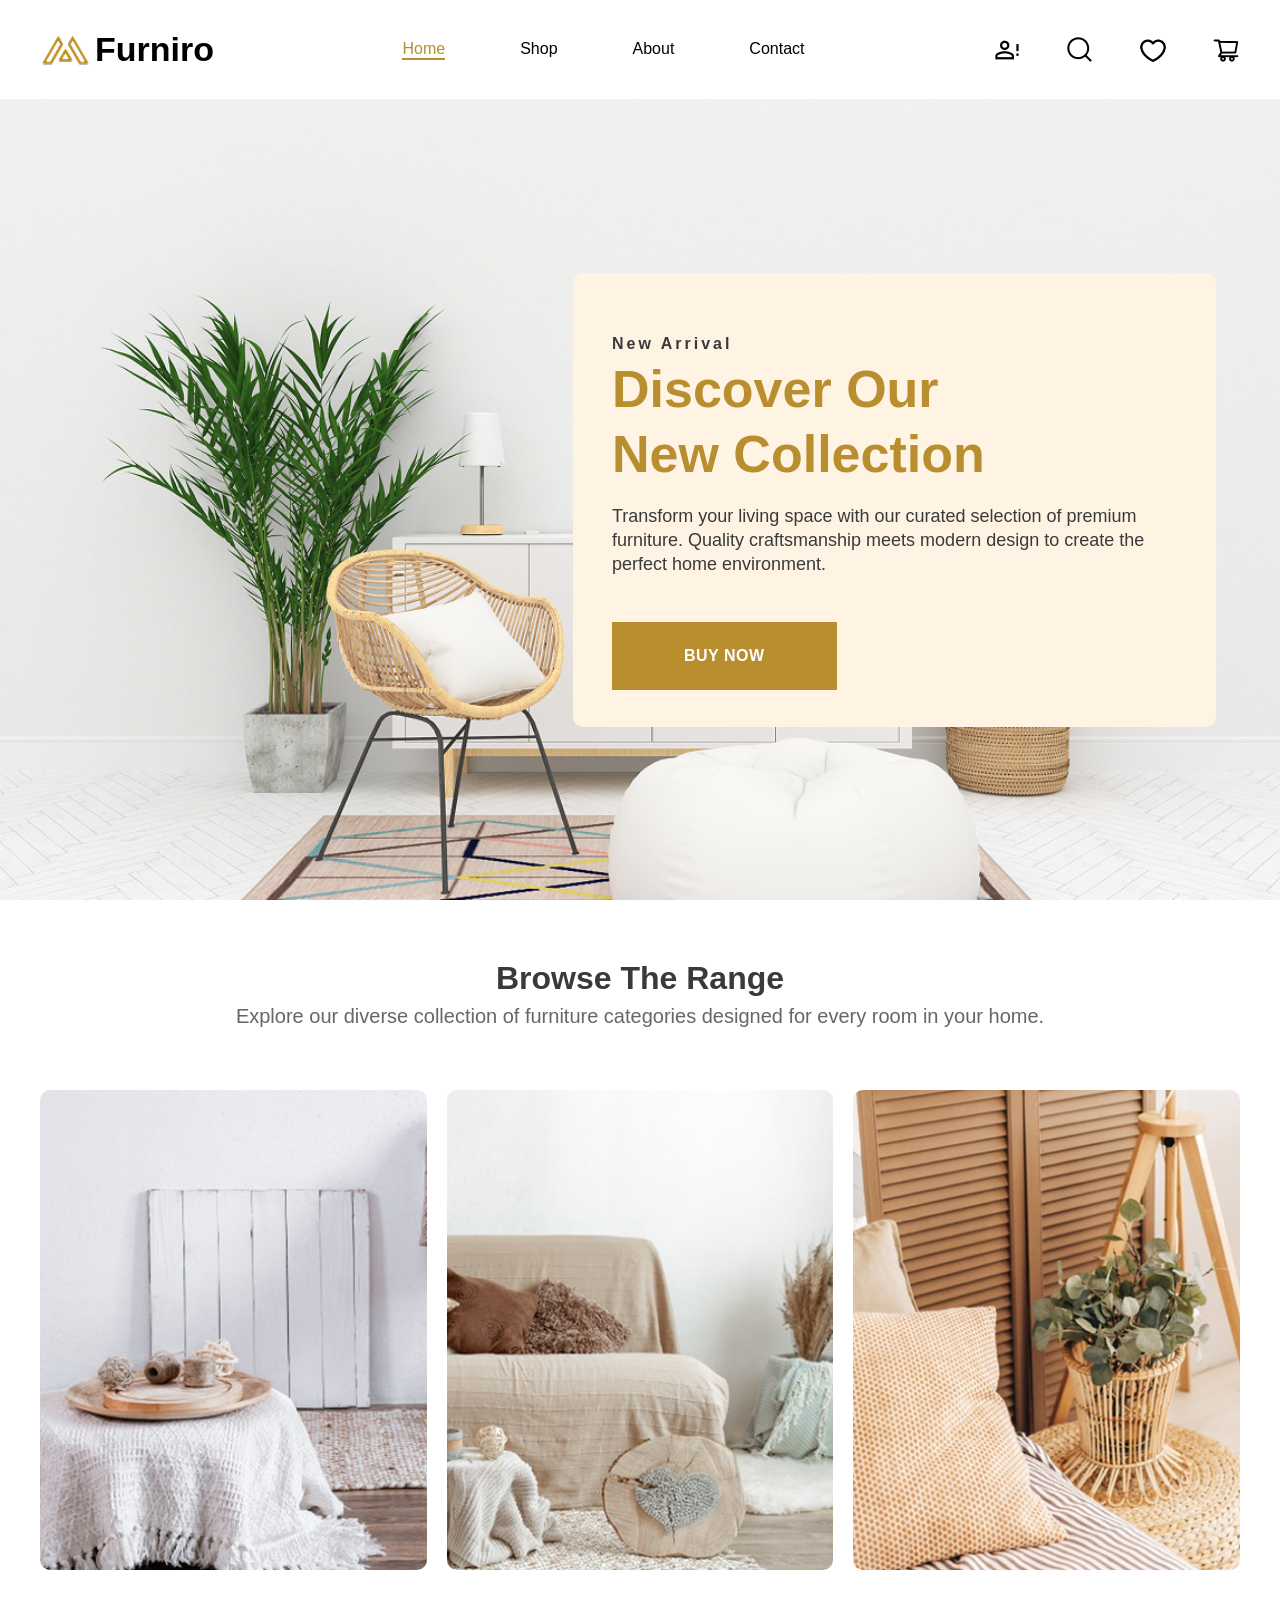
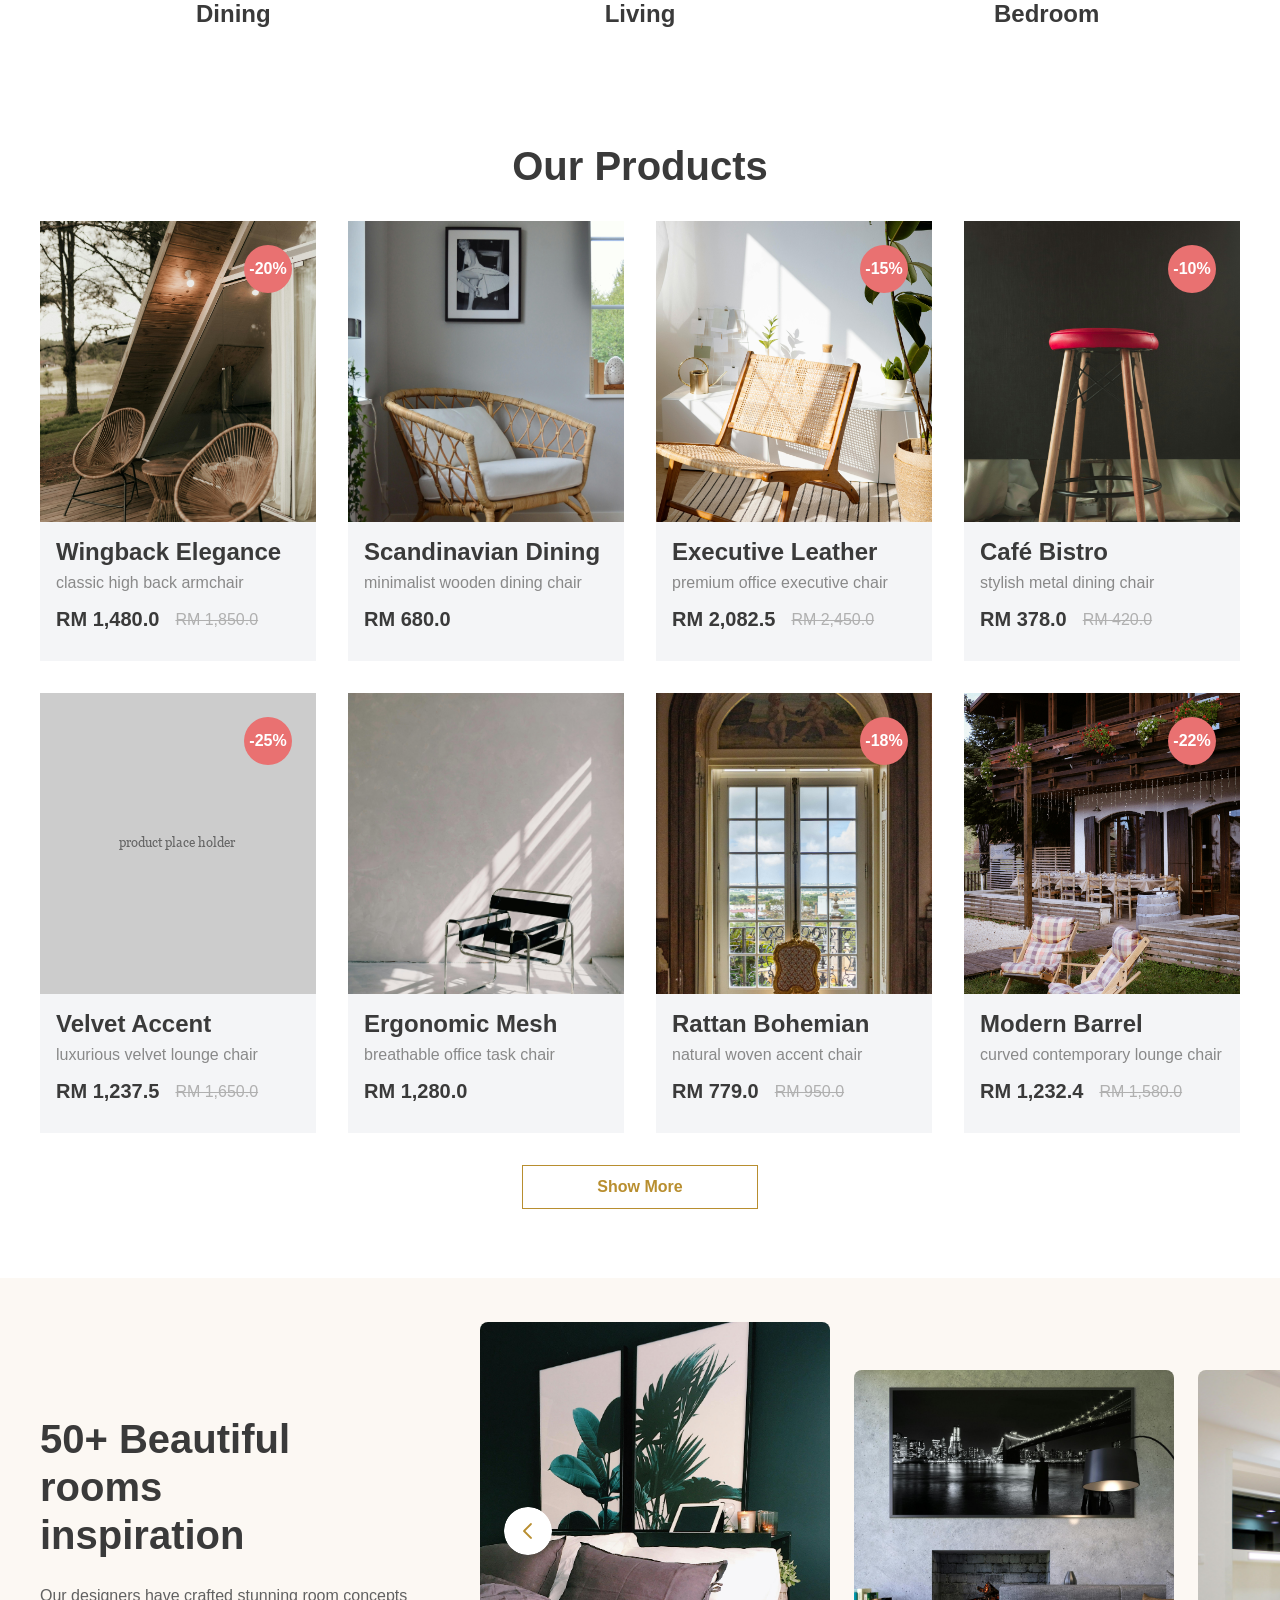
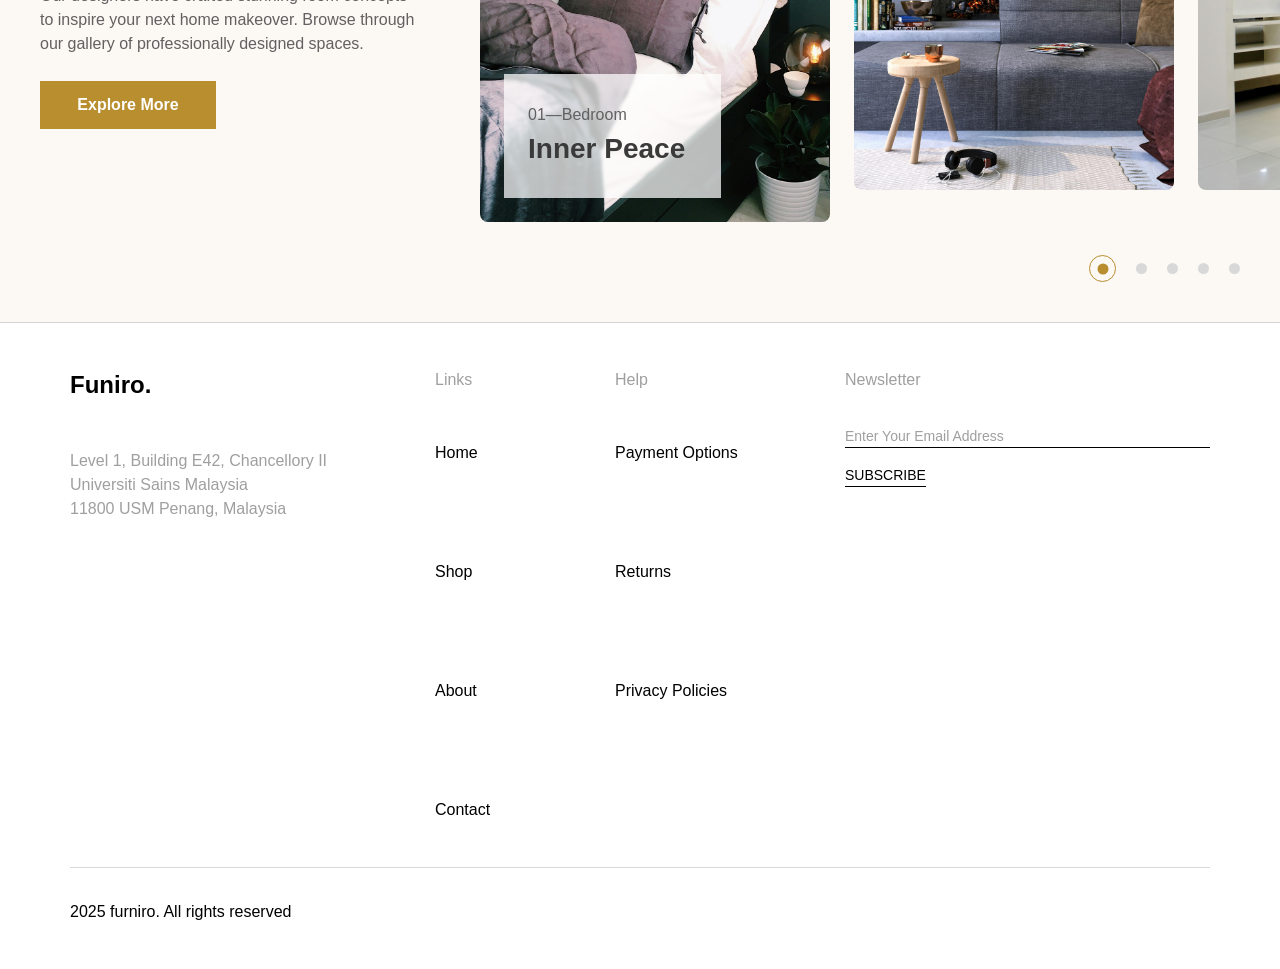
==== commit 097d8812: "Fix asset paths in HTML and CSS Normalize and correct relative asset paths so images and styles load" ====
--- a/index.html
+++ b/index.html
@@ -37,7 +37,7 @@
 <!-- HERO SECTION -->
 <section class="hero">
     <div class="hero-background">
-        <img src="images/hero.png" alt="Modern Living Room">
+        <img src="./images/hero.png" alt="Modern Living Room">
     </div>
     <div class="hero-card">
         <span class="hero-subtitle">New Arrival</span>
@@ -63,19 +63,22 @@
         <div class="category-grid">
             <div class="category-card" data-category="dining">
                 <div class="category-image-wrapper">
-                    <img src="images/dining1.png" alt="Dining Room Furniture" class="category-image">
+                    <img src="./images/dining1.png"
+                         alt="Dining Room Furniture" class="category-image">
                 </div>
                 <span class="category-name">Dining</span>
             </div>
             <div class="category-card" data-category="living">
                 <div class="category-image-wrapper">
-                    <img src="images/living1.png" alt="Living Room Furniture" class="category-image">
+                    <img src="./images/living1.png"
+                         alt="Living Room Furniture" class="category-image">
                 </div>
                 <span class="category-name">Living</span>
             </div>
             <div class="category-card" data-category="bedroom">
                 <div class="category-image-wrapper">
-                    <img src="images/bedroom1.png" alt="Bedroom Furniture" class="category-image">
+                    <img src="./images/bedroom1.png" alt="Bedroom Furniture"
+                         class="category-image">
                 </div>
                 <span class="category-name">Bedroom</span>
             </div>
--- a/css/components/header/search.css
+++ b/css/components/header/search.css
@@ -41,7 +41,7 @@
 .search-icon-large {
     width: 24px;
     height: 24px;
-    background-image: url('/201-project/images/icons/search.png');
+    background-image: url('../../../images/icons/search.png');
     background-size: contain;
     background-repeat: no-repeat;
     background-position: center;
--- a/css/pages/home/carousel.css
+++ b/css/pages/home/carousel.css
@@ -168,13 +168,13 @@
 .prev-btn {
     left: 24px;
     bottom: 267px; /* 居中对齐 */
-    background-image: url('/201-project/images/icons/prev-btn.png');
+    background-image: url('../../../images/icons/prev-btn.png');
 }
 
 .next-btn {
     right: -344px;
     bottom: 267px; /* 居中对齐 */
-    background-image: url('/201-project/images/icons/next-btn.png');
+    background-image: url('../../../images/icons/next-btn.png');
 }
 
 .carousel-nav-btn:hover {
